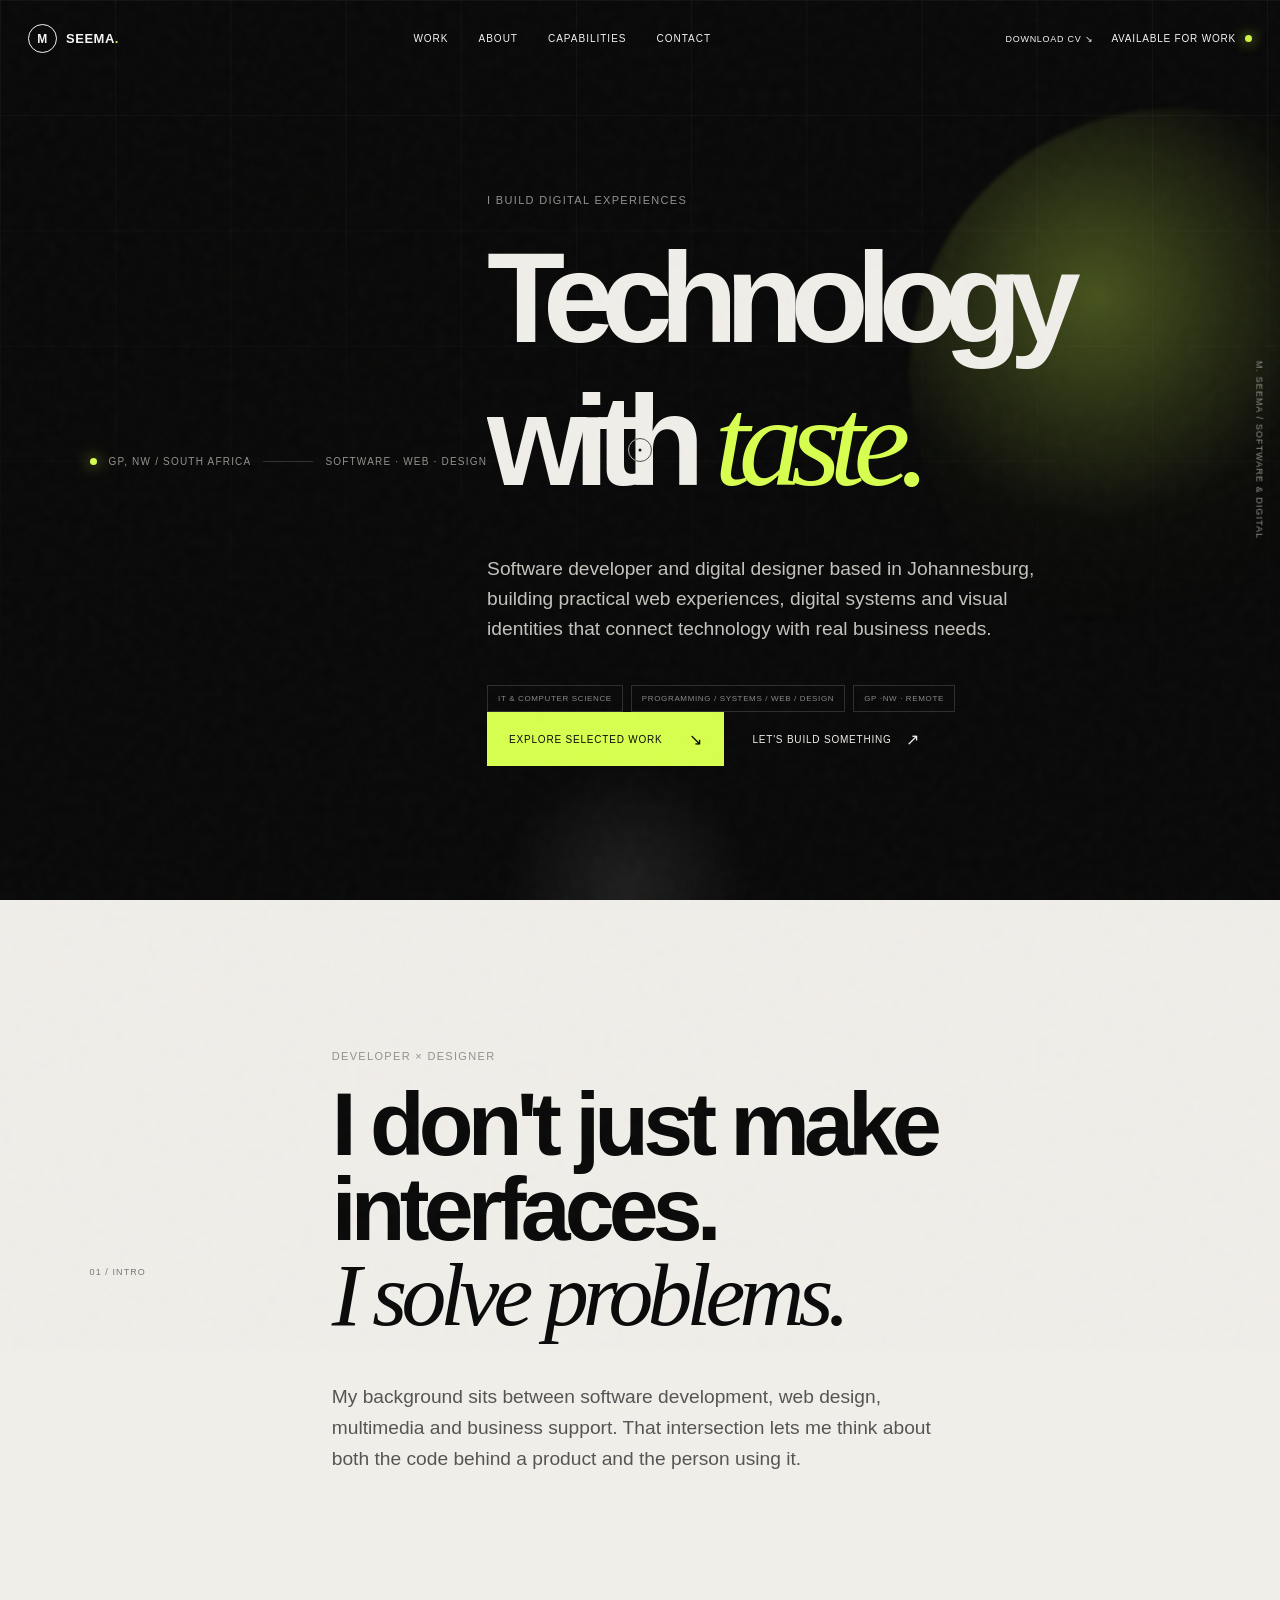
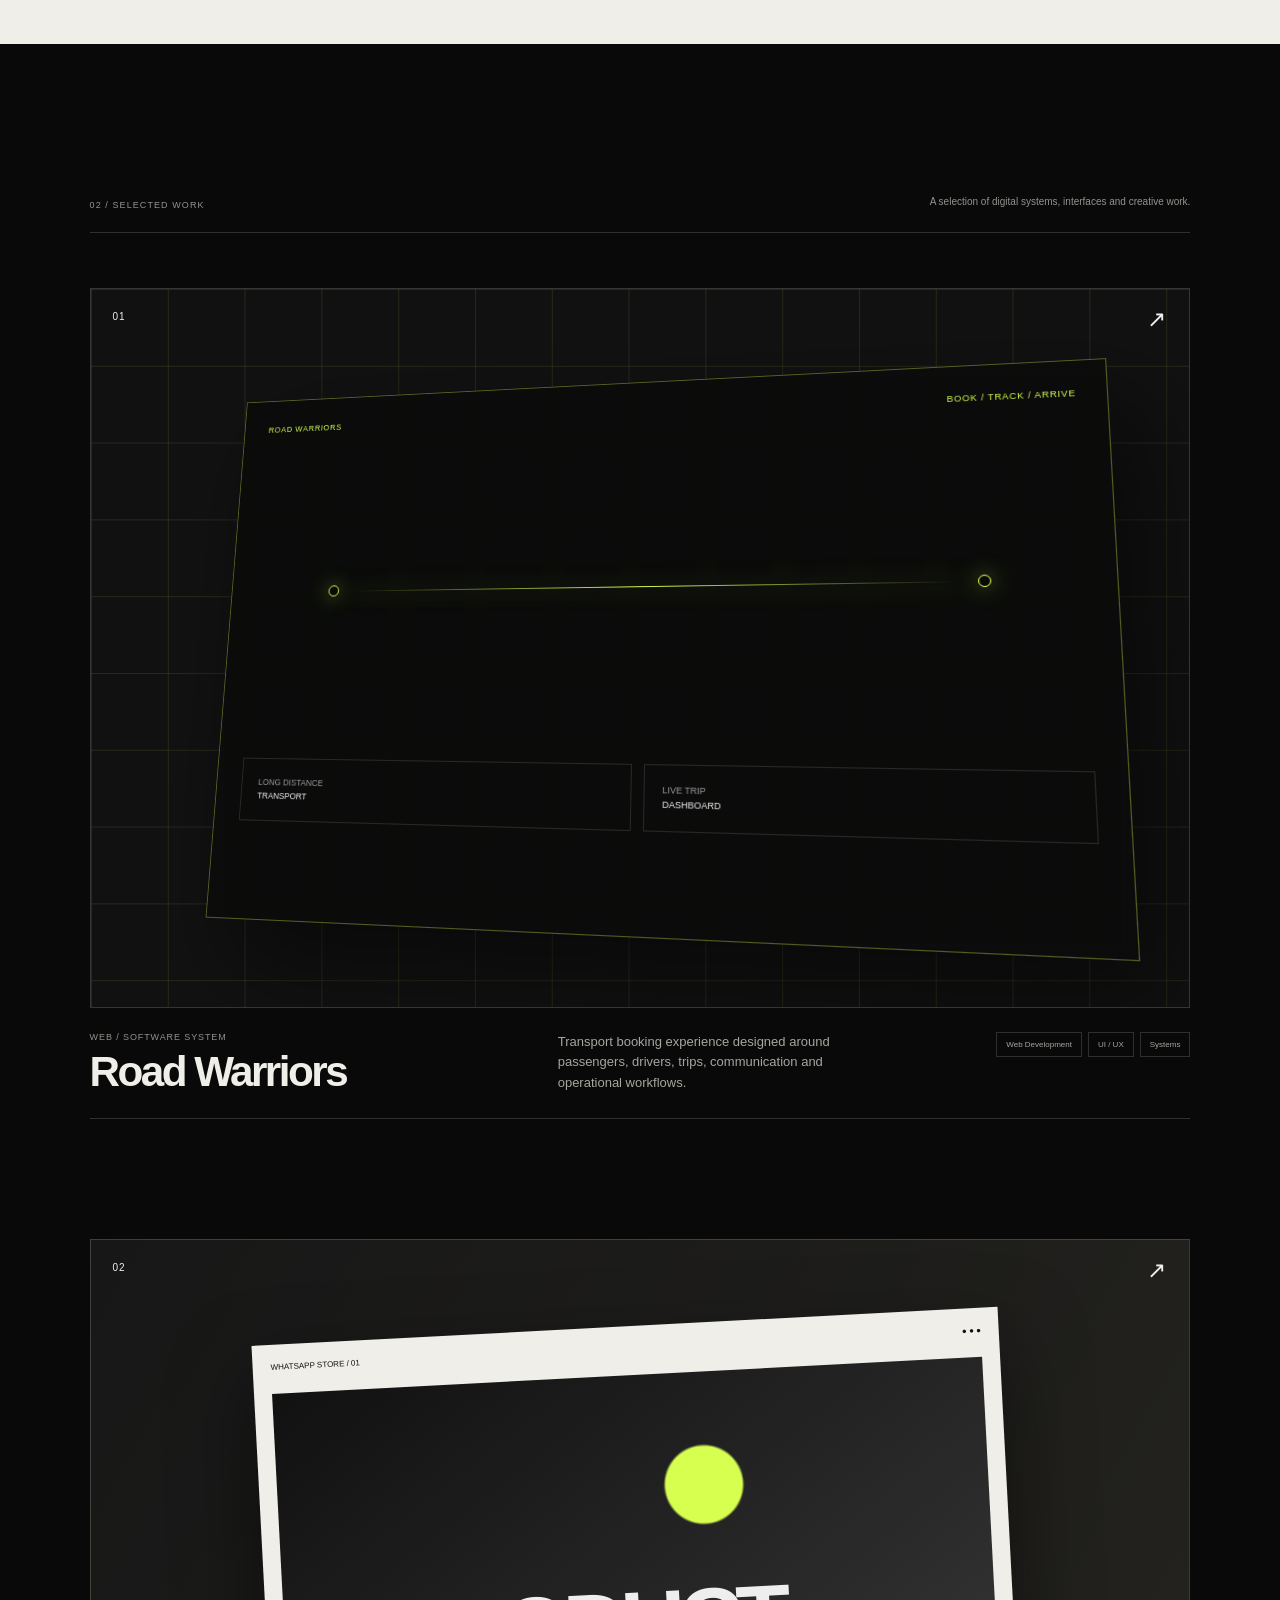
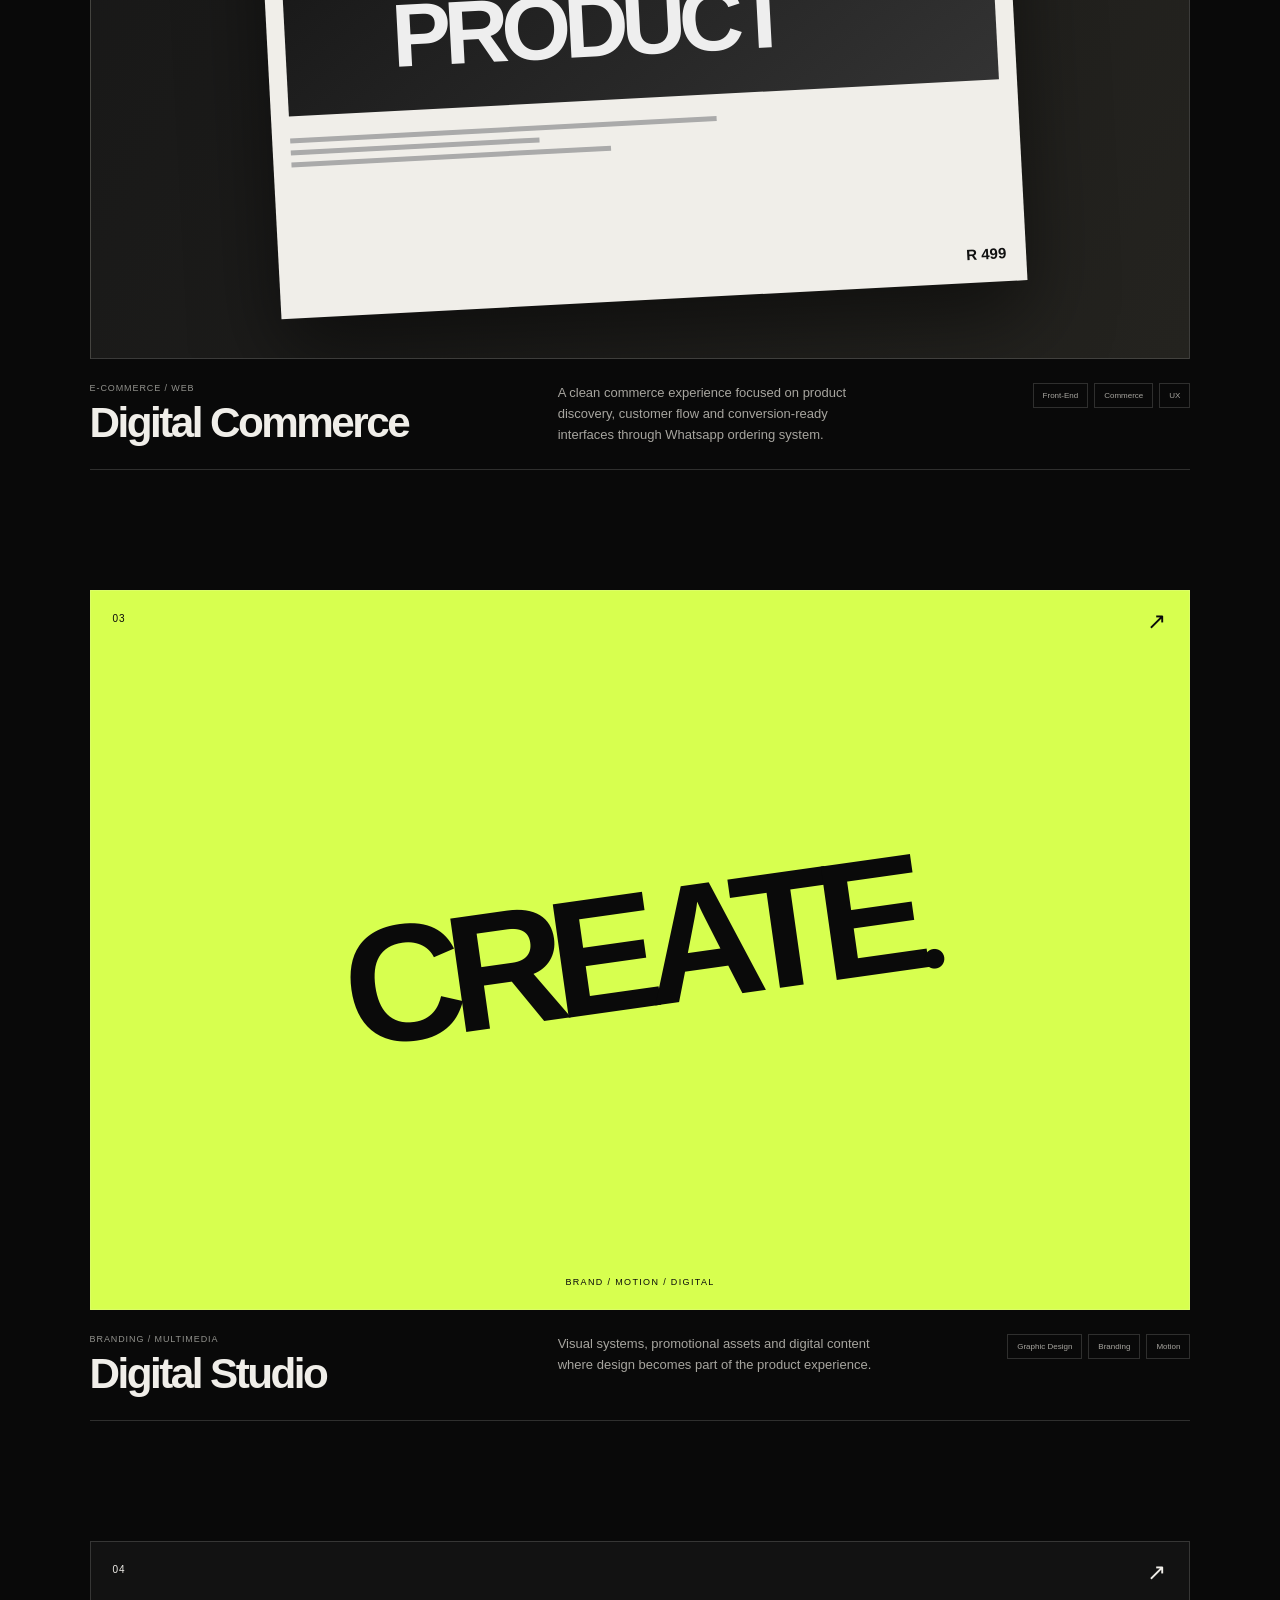
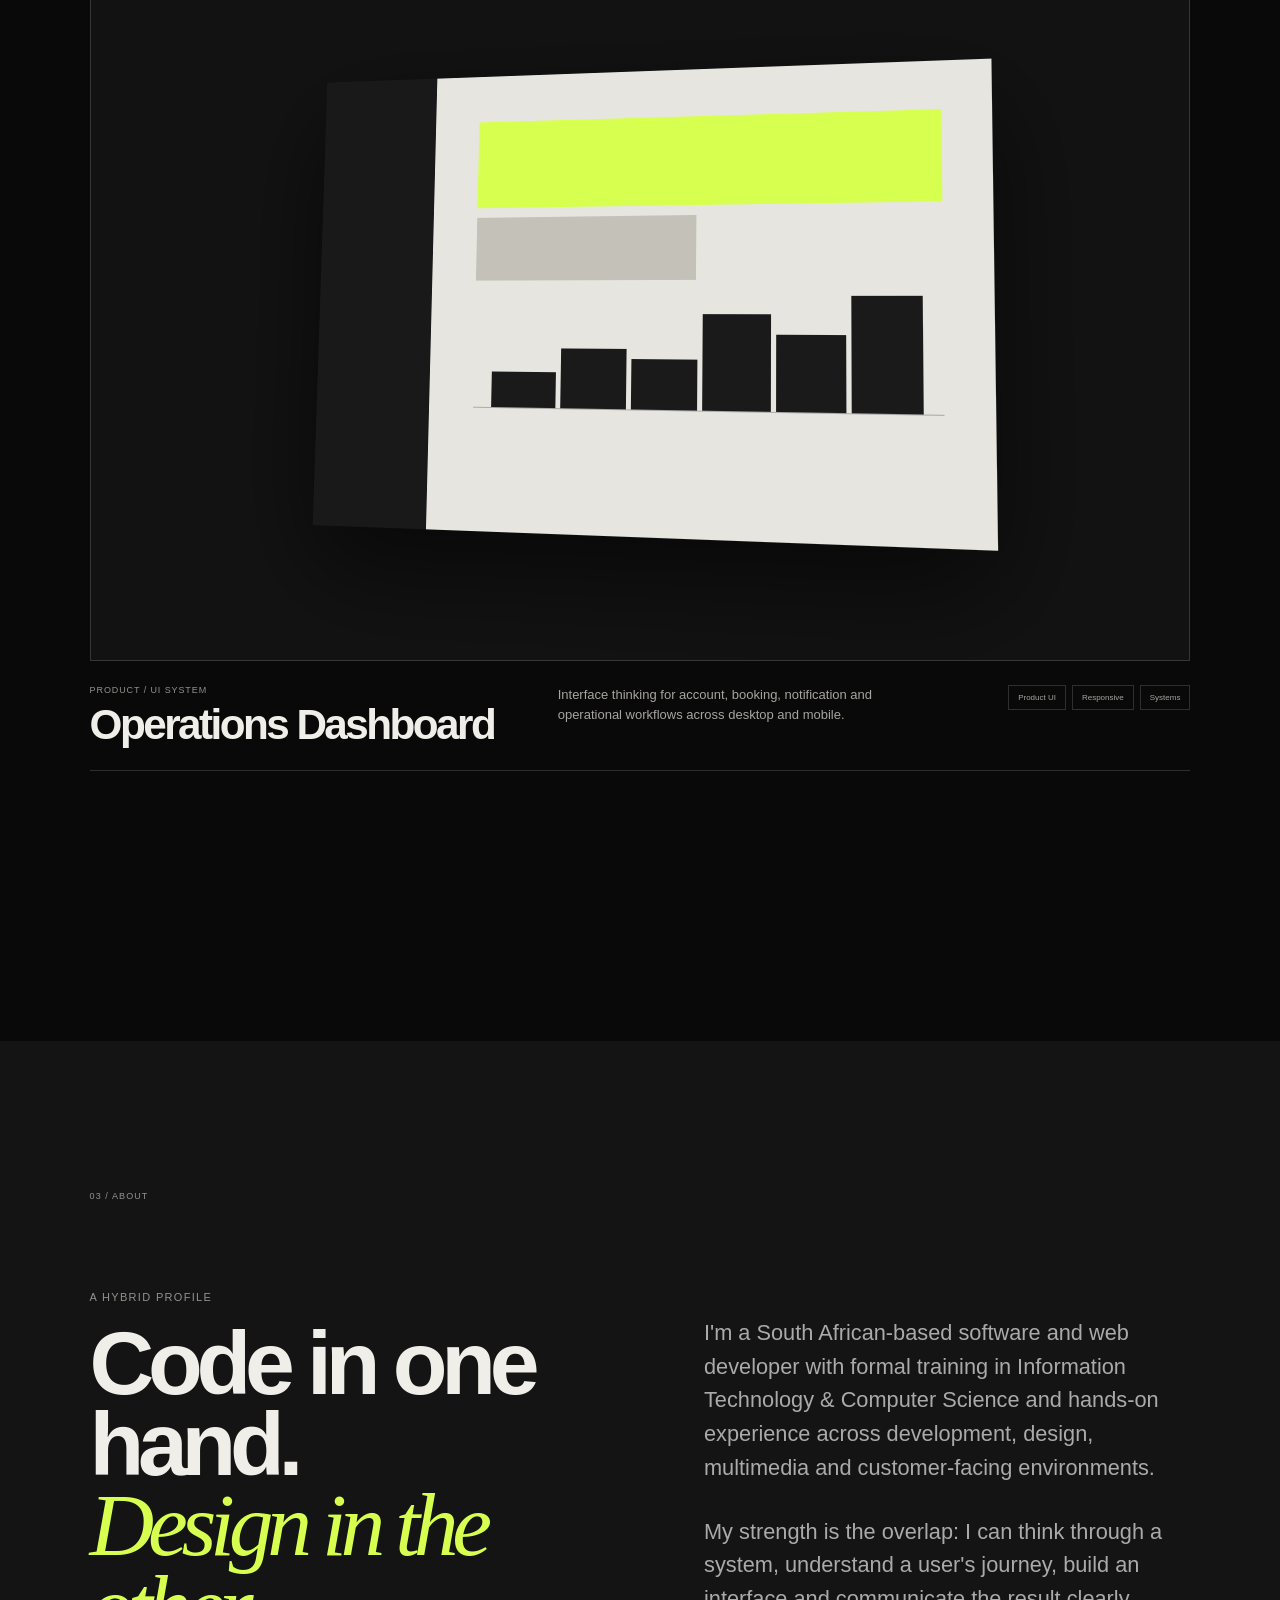
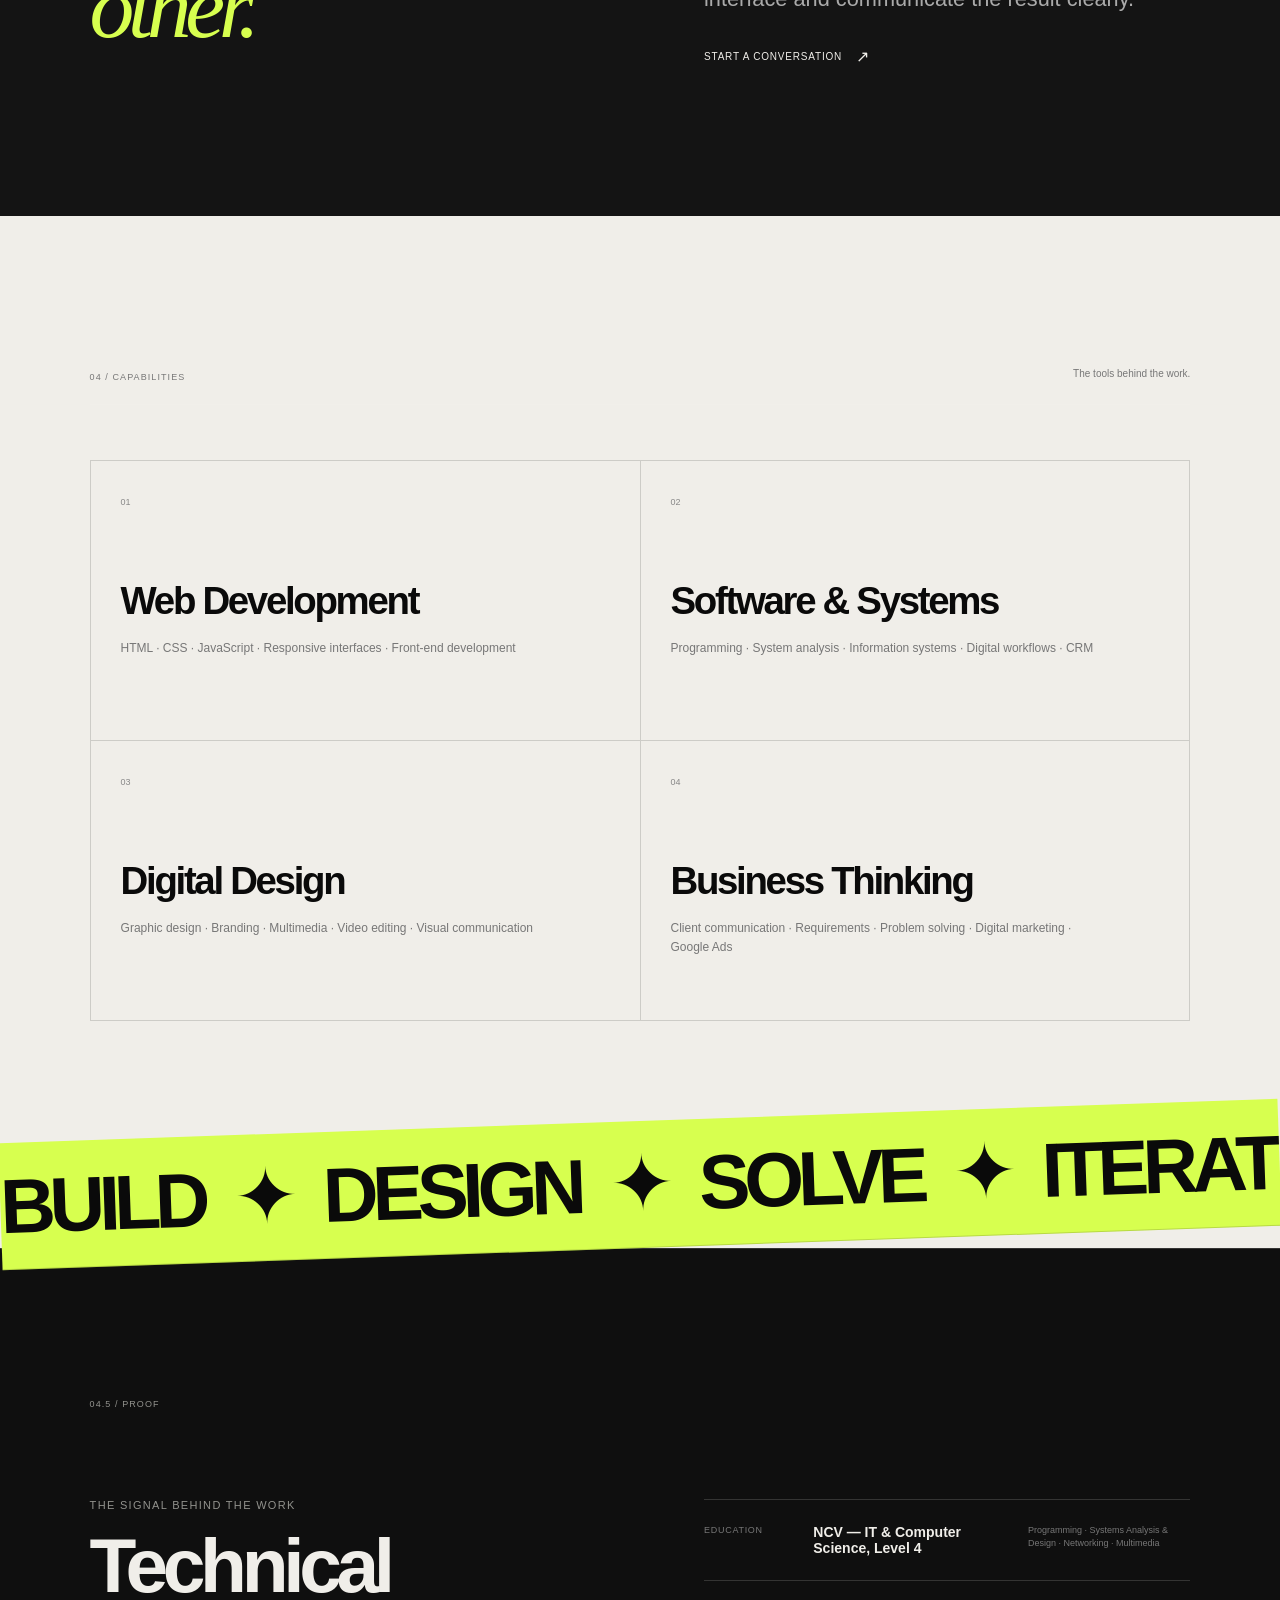
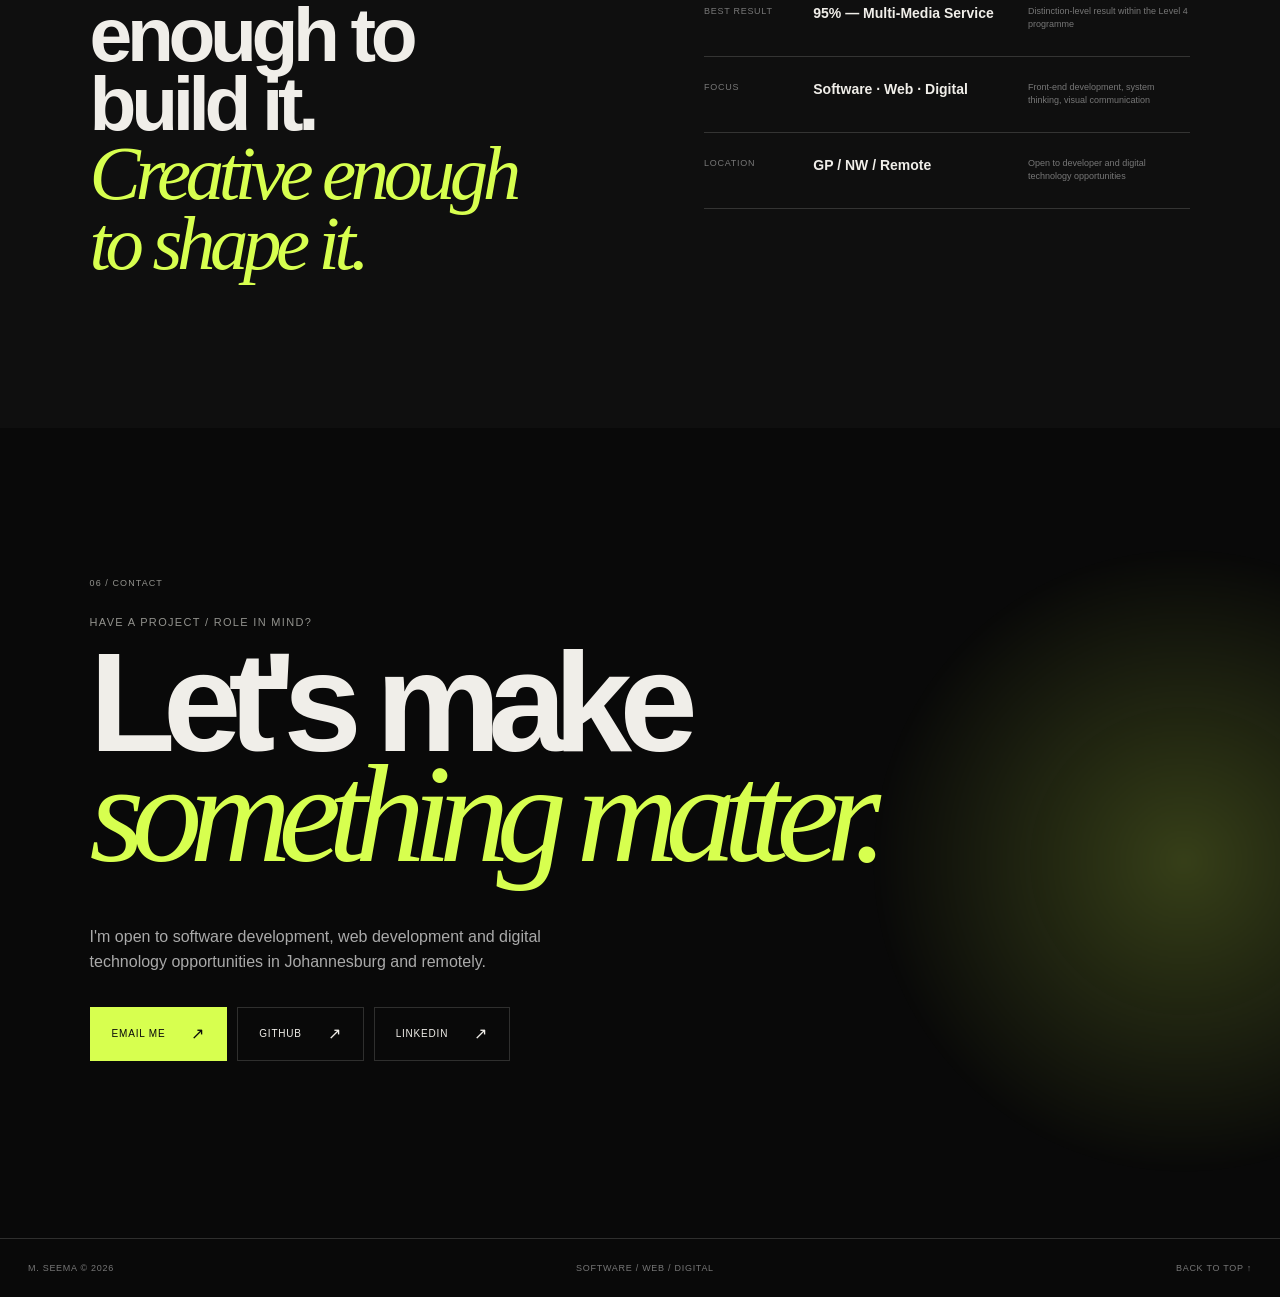
==== index.html @ a56ed956 "Add files via upload" ====
<!doctype html>
<html lang="en">
<head>
  <meta charset="utf-8">
  <meta name="viewport" content="width=device-width, initial-scale=1">
  <meta name="theme-color" content="#0a0a0a">
  <meta name="description" content="M. Seema — Software Developer, Web Developer and Digital Designer based in South Africa.">
  <title>M. Seema — Software Developer / Digital Designer</title>
  <link rel="icon" href="assets/favicon.svg" type="image/svg+xml">
  <link rel="stylesheet" href="styles.css">
</head>
<body>
  <div class="noise" aria-hidden="true"></div>
  <div class="loader" aria-hidden="true">
    <div class="loader__line"></div>
    <span>SEEMA / DIGITAL SYSTEMS</span>
    <strong>00<span id="loaderCount">0</span></strong>
  </div>

  <header class="site-header">
    <a class="brand magnetic" href="#top" aria-label="M. Seema home">
      <span class="brand__mark">M</span>
      <span class="brand__text">SEEMA<span>.</span></span>
    </a>

    <nav class="nav" aria-label="Primary navigation">
      <a href="#work">Work</a>
      <a href="#about">About</a>
      <a href="#skills">Capabilities</a>
      <a href="#contact">Contact</a>
    </nav>

    <div class="header-tools">
      <a class="cv-link magnetic" href="assets/M_Seema_CV.pdf" download>Download CV ↘</a>
      <a class="header-cta magnetic" href="#contact"><span>Available for work</span><i></i></a>
    </div>
  </header>

  <main id="top">
    <section class="hero">
      <div class="hero__grid"></div>
      <div class="hero__orb hero__orb--one"></div>
      <div class="hero__orb hero__orb--two"></div>

      <div class="hero__eyebrow reveal">
        <span class="status-dot"></span>
        GP, NW / South Africa
        <span class="eyebrow-rule"></span>
        Software · Web · Design
      </div>

      <div class="hero__content">
        <p class="hero__kicker reveal">I build digital experiences</p>
        <h1 class="hero__title" aria-label="Technology with taste.">
          <span class="line"><span>Technology</span></span>
          <span class="line line--indent"><span>with <em>taste.</em></span></span>
        </h1>
        <p class="hero__description reveal">
          Software developer and digital designer based in Johannesburg,
          building practical web experiences, digital systems and visual
          identities that connect technology with real business needs.
        </p>
        <div class="hero__proof reveal">
          <span>IT & COMPUTER SCIENCE</span>
          <span>PROGRAMMING / SYSTEMS / WEB / DESIGN</span>
          <span>GP ·NW · REMOTE</span>
        </div>

        <div class="hero__actions reveal">
          <a class="button button--solid magnetic" href="#work">Explore selected work <span>↘</span></a>
          <a class="text-link magnetic" href="#contact">Let's build something <span>↗</span></a>
        </div>
      </div>

     <!--<div class="hero__meta">
        <div>SCROLL TO EXPLORE</div>
        <div class="scroll-line"><span></span></div>
        <div>01 — 05</div>
      </div>--> 

      <div class="hero__side-label">M. SEEMA / SOFTWARE & DIGITAL</div>
    </section>

    <section class="statement section-pad">
      <div class="section-index">01 / INTRO</div>
      <div class="statement__copy">
        <p class="overline reveal">Developer × Designer</p>
        <h2 class="statement__title reveal">
          I don't just make interfaces.
          <span>I solve problems.</span>
        </h2>
        <p class="statement__body reveal">
          My background sits between software development, web design,
          multimedia and business support. That intersection lets me think
          about both the code behind a product and the person using it.
        </p>
      </div>
    </section>

    <section id="work" class="work section-pad">
      <div class="section-heading">
        <div class="section-index">02 / SELECTED WORK</div>
        <p class="section-note">A selection of digital systems, interfaces and creative work.</p>
      </div>

      <div class="project-list">
        <article class="project project--featured reveal">
          <a class="project__visual project__visual--road" href="projects/road-warriors.html" aria-label="Open Road Warriors case study">
            <div class="visual-grid"></div>
            <div class="road-ui">
              <div class="road-ui__top"><span>ROAD WARRIORS</span><span>BOOK / TRACK / ARRIVE</span></div>
              <div class="road-ui__route">
                <span class="route-node route-node--a"></span>
                <span class="route-line"></span>
                <span class="route-node route-node--b"></span>
              </div>
              <div class="road-ui__cards">
                <div>LONG DISTANCE<br><strong>TRANSPORT</strong></div>
                <div>LIVE TRIP<br><strong>DASHBOARD</strong></div>
              </div>
            </div>
            <span class="project__number">01</span>
            <span class="project__arrow">↗</span>
          </a>
          <div class="project__info">
            <div>
              <p class="project__type">WEB / SOFTWARE SYSTEM</p>
              <h3>Road Warriors</h3>
            </div>
            <p>Transport booking experience designed around passengers, drivers, trips, communication and operational workflows.</p>
            <div class="tags"><span>Web Development</span><span>UI / UX</span><span>Systems</span></div>
          </div>
        </article>

        <article class="project reveal">
          <a class="project__visual project__visual--commerce" href="projects/digital-commerce.html" aria-label="Open digital commerce case study">
            <div class="commerce-card">
              <div class="commerce-card__bar"><span>WHATSAPP STORE / 01</span><span>● ● ●</span></div>
              <div class="commerce-card__hero"></div>
              <div class="commerce-card__rows"><span></span><span></span><span></span></div>
              <div class="commerce-card__price">R 499</div>
            </div>
            <span class="project__number">02</span>
            <span class="project__arrow">↗</span>
          </a>
          <div class="project__info">
            <div><p class="project__type">E-COMMERCE / WEB</p><h3>Digital Commerce</h3></div>
            <p>A clean commerce experience focused on product discovery, customer flow and conversion-ready interfaces through Whatsapp ordering system.</p>
            <div class="tags"><span>Front-End</span><span>Commerce</span><span>UX</span></div>
          </div>
        </article>

        <article class="project reveal">
          <a class="project__visual project__visual--studio" href="projects/digital-studio.html" aria-label="Open digital studio case study">
            <div class="studio-word">CREATE<span>.</span></div>
            <div class="studio-caption">BRAND / MOTION / DIGITAL</div>
            <span class="project__number">03</span>
            <span class="project__arrow">↗</span>
          </a>
          <div class="project__info">
            <div><p class="project__type">BRANDING / MULTIMEDIA</p><h3>Digital Studio</h3></div>
            <p>Visual systems, promotional assets and digital content where design becomes part of the product experience.</p>
            <div class="tags"><span>Graphic Design</span><span>Branding</span><span>Motion</span></div>
          </div>
        </article>

        <article class="project reveal">
          <a class="project__visual project__visual--dashboard" href="projects/operations-dashboard.html" aria-label="Open operations dashboard case study">
            <div class="dash-window">
              <div class="dash-sidebar"></div>
              <div class="dash-content">
                <span class="dash-block dash-block--wide"></span>
                <span class="dash-block"></span>
                <div class="dash-chart"><i></i><i></i><i></i><i></i><i></i><i></i></div>
              </div>
            </div>
            <span class="project__number">04</span>
            <span class="project__arrow">↗</span>
          </a>
          <div class="project__info">
            <div><p class="project__type">PRODUCT / UI SYSTEM</p><h3>Operations Dashboard</h3></div>
            <p>Interface thinking for account, booking, notification and operational workflows across desktop and mobile.</p>
            <div class="tags"><span>Product UI</span><span>Responsive</span><span>Systems</span></div>
          </div>
        </article>
      </div>
    </section>

    <section id="about" class="about section-pad">
      <div class="section-index">03 / ABOUT</div>
      <div class="about__layout">
        <div class="about__headline">
          <p class="overline reveal">A hybrid profile</p>
          <h2 class="reveal">Code in one hand.<br><em>Design in the other.</em></h2>
        </div>
        <div class="about__copy">
          <p class="reveal">I'm a South African-based software and web developer with formal training in Information Technology & Computer Science and hands-on experience across development, design, multimedia and customer-facing environments.</p>
          <p class="reveal">My strength is the overlap: I can think through a system, understand a user's journey, build an interface and communicate the result clearly.</p>
          <a class="text-link magnetic reveal" href="#contact">Start a conversation <span>↗</span></a>
        </div>
      </div>
    </section>

    <section id="skills" class="capabilities section-pad">
      <div class="section-heading">
        <div class="section-index">04 / CAPABILITIES</div>
        <p class="section-note">The tools behind the work.</p>
      </div>

      <div class="capability-grid">
        <article class="capability reveal"><span>01</span><h3>Web Development</h3><p>HTML · CSS · JavaScript · Responsive interfaces · Front-end development</p></article>
        <article class="capability reveal"><span>02</span><h3>Software & Systems</h3><p>Programming · System analysis · Information systems · Digital workflows · CRM</p></article>
        <article class="capability reveal"><span>03</span><h3>Digital Design</h3><p>Graphic design · Branding · Multimedia · Video editing · Visual communication</p></article>
        <article class="capability reveal"><span>04</span><h3>Business Thinking</h3><p>Client communication · Requirements · Problem solving · Digital marketing · Google Ads</p></article>
      </div>

      <div class="marquee" aria-hidden="true">
        <div class="marquee__track">
          <span>BUILD</span><b>✦</b><span>DESIGN</span><b>✦</b><span>SOLVE</span><b>✦</b><span>ITERATE</span><b>✦</b>
          <span>BUILD</span><b>✦</b><span>DESIGN</span><b>✦</b><span>SOLVE</span><b>✦</b><span>ITERATE</span><b>✦</b>
        </div>
      </div>
    </section>

    <section class="proof section-pad">
      <div class="section-index">04.5 / PROOF</div>
      <div class="proof__grid">
        <div class="proof__intro">
          <p class="overline reveal">The signal behind the work</p>
          <h2 class="reveal">Technical enough to build it.<br><em>Creative enough to shape it.</em></h2>
        </div>
        <div class="proof__items">
          <div class="proof-item reveal"><span>EDUCATION</span><strong>NCV — IT & Computer Science, Level 4</strong><small>Programming · Systems Analysis & Design · Networking · Multimedia</small></div>
          <div class="proof-item reveal"><span>BEST RESULT</span><strong>95% — Multi-Media Service</strong><small>Distinction-level result within the Level 4 programme</small></div>
          <div class="proof-item reveal"><span>FOCUS</span><strong>Software · Web · Digital</strong><small>Front-end development, system thinking, visual communication</small></div>
          <div class="proof-item reveal"><span>LOCATION</span><strong>GP / NW / Remote</strong><small>Open to developer and digital technology opportunities</small></div>
        </div>
      </div>
    </section>

    <section id="contact" class="contact section-pad">
      <div class="contact__orb"></div>
      <div class="section-index">06 / CONTACT</div>
      <div class="contact__inner">
        <p class="overline reveal">Have a project / role in mind?</p>
        <h2 class="contact__title reveal">Let's make<br><em>something matter.</em></h2>
        <p class="contact__body reveal">I'm open to software development, web development and digital technology opportunities in Johannesburg and remotely.</p>
        <div class="contact__actions reveal">
          <a class="button button--solid magnetic" href="mailto:maipeloseema91@gmail.com">Email me <span>↗</span></a>
          <a class="button button--outline magnetic" href="https://github.com/MapsMedia" target="_blank" rel="noopener">GitHub <span>↗</span></a>
          <a class="button button--outline magnetic" href="https://linkedin.com/in/maipelo-seema-5141a9199" target="_blank" rel="noopener">LinkedIn <span>↗</span></a>
        </div>
      </div>
    </section>
  </main>

  <footer class="site-footer">
    <div>M. SEEMA © <span id="year"></span></div>
    <div>SOFTWARE / WEB / DIGITAL</div>
    <a href="#top" class="magnetic">BACK TO TOP ↑</a>
  </footer>

  <div class="cursor" aria-hidden="true"><span></span></div>
  <script src="script.js"></script>
</body>
</html>
---- styles.css ----
@import url('https://fonts.googleapis.com/css2?family=DM+Mono:wght@300;400;500&family=Manrope:wght@400;500;600;700;800&display=swap');

:root{
  --bg:#090909;
  --paper:#f0eee9;
  --ink:#0a0a0a;
  --muted:#92928d;
  --line:rgba(240,238,233,.16);
  --line-dark:rgba(10,10,10,.15);
  --acid:#d7ff4f;
  --serif:Georgia,'Times New Roman',sans-serif;
  --sans:'Poppins',Arial,sans-serif;
  --mono:'Poppins', sans-serif;
}
*{
  box-sizing:border-box
}
html{
  scroll-behavior:smooth
}
body{
  margin:0;background:var(--bg);color:var(--paper);font-family:var(--sans);overflow-x:hidden
}
body.is-loading{
  overflow:hidden
}
a{
  color:inherit;text-decoration:none
}
button,input{
  font:inherit
}
::selection{
  background:var(--acid);color:var(--ink)
}
.noise{
  position:fixed;inset:-50%;z-index:100;pointer-events:none;opacity:.035;background-image:url("data:image/svg+xml,%3Csvg viewBox='0 0 180 180' xmlns='http://www.w3.org/2000/svg'%3E%3Cfilter id='n'%3E%3CfeTurbulence type='fractalNoise' baseFrequency='.9' numOctaves='4' stitchTiles='stitch'/%3E%3C/filter%3E%3Crect width='100%25' height='100%25' filter='url(%23n)' opacity='.8'/%3E%3C/svg%3E");animation:noise .2s steps(2) infinite
}
@keyframes noise{
  0%{transform:translate(0,0)}25%{transform:translate(2%,-1%)}50%{transform:translate(-1%,2%)}75%{transform:translate(1%,1%)}100%{transform:translate(-2%,-2%)}}
.loader{
  position:fixed;inset:0;background:var(--bg);z-index:999;display:flex;align-items:flex-end;justify-content:space-between;padding:28px;transition:transform 1s cubic-bezier(.76,0,.24,1)}
.loader.is-done{
  transform:translateY(-100%)
}
.loader span{
  font:11px var(--mono);letter-spacing:.08em;color:var(--muted)
}
.loader strong{
  font:700 clamp(70px,14vw,220px)/.8 var(--sans);letter-spacing:-.09em
}
.loader__line{
  position:absolute;left:28px;right:28px;bottom:22px;height:1px;background:var(--line);transform-origin:left;animation:loaderLine 1.6s cubic-bezier(.76,0,.24,1) forwards
}
@keyframes loaderLine{
  from{transform:scaleX(0)}to{transform:scaleX(1)}
}
.site-header{
  position:fixed;top:0;left:0;right:0;z-index:80;display:flex;align-items:center;justify-content:space-between;padding:24px 28px;mix-blend-mode:difference;color:#fff
}
.brand{
  display:flex;align-items:center;gap:9px;font:600 13px var(--mono);letter-spacing:.04em
}
.brand__mark{
  display:grid;place-items:center;width:29px;height:29px;border:1px solid currentColor;border-radius:50%;font-size:12px
}
.brand__text span{
  color:var(--acid)
}
.nav{
  display:flex;gap:30px;font:10px var(--mono);letter-spacing:.1em;text-transform:uppercase
}
.nav a{
  position:relative
}
.nav a:after{
  content:"";position:absolute;left:0;bottom:-6px;width:100%;height:1px;background:currentColor;transform:scaleX(0);transform-origin:right;transition:transform .4s
}
.nav a:hover:after{
  transform:scaleX(1);transform-origin:left
}
.header-cta{
  font:10px var(--mono);text-transform:uppercase;letter-spacing:.08em;display:flex;align-items:center;gap:9px
}
.header-cta i{
  width:7px;height:7px;background:var(--acid);border-radius:50%;box-shadow:0 0 14px var(--acid)
}
.hero{
  min-height:100svh;position:relative;overflow:hidden;display:flex;align-items:center;padding:140px 7vw 80px
}
.hero__grid{
  position:absolute;inset:0;background-image:linear-gradient(var(--line) 1px,transparent 1px),linear-gradient(90deg,var(--line) 1px,transparent 1px);background-size:9vw 9vw;opacity:.28;mask-image:linear-gradient(to bottom,black,transparent 90%)
}
.hero__orb{
  position:absolute;border-radius:50%;filter:blur(2px);pointer-events:none
}
.hero__orb--one{
  width:42vw;height:42vw;right:-13vw;top:12vh;background:radial-gradient(circle at 35% 35%,rgba(215,255,79,.3),rgba(215,255,79,.02) 45%,transparent 68%);animation:float 8s ease-in-out infinite
}
.hero__orb--two{
  width:22vw;height:22vw;left:38vw;bottom:-10vw;background:radial-gradient(circle,rgba(255,255,255,.09),transparent 65%);animation:float 11s ease-in-out infinite reverse
}
@keyframes float{
  50%{transform:translate3d(0,-20px,0) scale(1.04)}
}
.hero__content{
  position:relative;z-index:2;max-width:1200px
}
.hero__eyebrow{
  display:flex;align-items:center;gap:12px;font:10px var(--mono);letter-spacing:.12em;text-transform:uppercase;color:var(--muted);margin-bottom:38px
}
.status-dot{
  width:7px;height:7px;border-radius:50%;background:var(--acid);box-shadow:0 0 16px var(--acid)
}
.eyebrow-rule{
  width:50px;height:1px;background:var(--line)
}
.hero__kicker,.overline{
  font:11px var(--mono);letter-spacing:.12em;text-transform:uppercase;color:var(--muted);margin:0 0 20px
}
.hero__title{
  font-size:clamp(70px,10vw,180px);
  line-height:1.12;
  letter-spacing:-.1em;margin:0;
  max-width:1050px;
  font-weight:700
}
.hero__title .line{
  display:block;
  overflow:hidden
}
.hero__title .line>span{
  display:block;
  transform:translateY(115%);
  animation:heroIn 1.2s .2s cubic-bezier(.16,1,.3,1) forwards
}
.hero__title .line:nth-child(2)>span{
  animation-delay:.32s
}
@keyframes heroIn{
  to{transform:translateY(0)
  }
}
.hero__title em{
  font-family:var(--serif);
  font-weight:400;
  letter-spacing:-.09em;
  color:var(--acid)
}
.hero__description{
  font-size:clamp(15px,1.5vw,21px);
  line-height:1.55;
  max-width:600px;
  margin:40px 0 34px;
  color:#c5c3bd
}
.hero__actions{
  display:flex;align-items:center;gap:28px
}
.button{
  display:inline-flex;align-items:center;justify-content:center;gap:26px;min-height:54px;padding:0 21px;border:1px solid var(--line);font:10px var(--mono);text-transform:uppercase;letter-spacing:.08em;transition:transform .35s,background .35s,color .35s,border-color .35s
}
.button span,.text-link span{
  font-size:16px
}
.button--solid{
  background:var(--acid);color:var(--ink);border-color:var(--acid)
}
.button--solid:hover{
  background:#fff;border-color:#fff
}
.button--outline:hover{
  background:var(--paper);color:var(--ink);border-color:var(--paper)
}
.text-link{
  font:10px var(--mono);text-transform:uppercase;letter-spacing:.08em;display:inline-flex;gap:14px;align-items:center
}
.hero__meta{
  position:absolute;left:7vw;right:7vw;bottom:28px;display:flex;align-items:center;gap:18px;font:9px var(--mono);color:var(--muted);letter-spacing:.1em
}
.scroll-line{
  height:1px;flex:0 1 120px;background:var(--line);overflow:hidden
}
.scroll-line span{
  display:block;height:100%;background:var(--acid);width:35%;animation:scrollLine 2s ease-in-out infinite}
@keyframes scrollLine{50%{transform:translateX(185%)}
}
.hero__side-label{
  position:absolute;right:26px;bottom:50%;transform:rotate(90deg) translateX(50%);transform-origin:right bottom;font:9px var(--mono);letter-spacing:.12em;color:var(--muted)
}
.section-pad{
  padding:150px 7vw
}
.section-index{
  font:9px var(--mono);letter-spacing:.12em;color:var(--muted);text-transform:uppercase
}
.statement{
  display:grid;grid-template-columns:22% 1fr;background:var(--paper);color:var(--ink);min-height:75vh;align-items:center
}
.statement .section-index{
  color:#777
}
.statement__copy{
  max-width:960px
}
.statement__title{
  font-size:clamp(45px,7vw,100px);line-height:.95;letter-spacing:-.065em;margin:0 0 45px;font-weight:600
}
.statement__title span{
  display:block;font-family:var(--serif);font-weight:400;font-style:italic
}
.statement__body{
  font-size:clamp(16px,1.5vw,21px);line-height:1.6;max-width:620px;color:#555
}
.section-heading{
  display:flex;justify-content:space-between;align-items:flex-end;border-bottom:1px solid var(--line);padding-bottom:22px;margin-bottom:55px
}
.section-note{
  font:10px var(--mono);color:var(--muted);max-width:310px;line-height:1.6;text-align:right;margin:0}
.project{margin-bottom:120px
}
.project__visual{
  display:block;position:relative;overflow:hidden;height:min(65vw,720px);border:1px solid var(--line);background:#111;isolation:isolate
}
.project__visual:after{
  content:"";position:absolute;inset:0;background:linear-gradient(135deg,transparent 40%,rgba(255,255,255,.08),transparent 60%);transform:translateX(-100%);transition:transform 1s
}
.project__visual:hover:after{
  transform:translateX(100%)
}
.project__number,.project__arrow{
  position:absolute;z-index:4;font:10px var(--mono);letter-spacing:.08em
}
.project__number{
  top:22px;left:22px
}
.project__arrow{
  right:22px;top:17px;font-size:23px;transition:transform .4s
}
.project__visual:hover .project__arrow{
  transform:translate(5px,-5px)
}
.visual-grid{
  position:absolute;inset:0;background-image:linear-gradient(rgba(215,255,79,.1) 1px,transparent 1px),linear-gradient(90deg,rgba(215,255,79,.1) 1px,transparent 1px);background-size:6vw 6vw
}
.road-ui{
  position:absolute;inset:11% 9%;border:1px solid rgba(215,255,79,.35);background:rgba(5,7,4,.55);backdrop-filter:blur(8px);padding:28px;transform:perspective(900px) rotateX(8deg) rotateY(-9deg) rotateZ(1deg);box-shadow:30px 40px 100px rgba(0,0,0,.55);transition:transform .8s cubic-bezier(.16,1,.3,1)
}
.project__visual--road:hover .road-ui{
  transform:perspective(900px) rotateX(2deg) rotateY(-2deg) rotateZ(0) translateY(-10px)
}
.road-ui__top{
  display:flex;justify-content:space-between;font:9px var(--mono);color:var(--acid);letter-spacing:.08em
}
.road-ui__route{
  height:55%;position:relative;margin:40px 0
}
.route-line{
  position:absolute;left:13%;right:13%;top:50%;height:1px;background:linear-gradient(90deg,transparent,var(--acid),transparent);box-shadow:0 0 22px rgba(215,255,79,.6)
}
.route-node{
  position:absolute;top:calc(50% - 6px);width:12px;height:12px;border:1px solid var(--acid);border-radius:50%;background:#090909;box-shadow:0 0 20px rgba(215,255,79,.5)
}
.route-node--a{
  left:10%}.route-node--b{right:10%
  }
.road-ui__cards{
  display:grid;grid-template-columns:1fr 1fr;gap:12px
}
.road-ui__cards div{
  border:1px solid rgba(255,255,255,.12);padding:18px;font:9px/1.5 var(--mono);color:#999
}
.road-ui__cards strong{
  color:#eee;font-weight:400
}

.project__info{
  display:grid;grid-template-columns:1.3fr 1fr .8fr;gap:40px;padding:24px 0;border-bottom:1px solid var(--line)
}
.project__type{
  font:9px var(--mono);color:var(--muted);letter-spacing:.1em;margin:0 0 9px
}
.project h3{
  font-size:clamp(28px,3.3vw,52px);line-height:1;letter-spacing:-.06em;margin:0
}
.project__info>p{
  font-size:13px;line-height:1.6;color:#a7a59f;margin:0
}
.tags{
  display:flex;flex-wrap:wrap;align-content:flex-start;justify-content:flex-end;gap:6px
}
.tags span{
  border:1px solid var(--line);padding:7px 9px;font:8px var(--mono);color:#a7a59f
}
.project__visual--commerce{
  background:linear-gradient(120deg,#171717,#24231f)
}
.commerce-card{
  position:absolute;left:16%;right:16%;top:12%;bottom:8%;background:#f0eee9;color:#111;padding:18px;box-shadow:0 35px 80px rgba(0,0,0,.5);transform:rotate(-3deg);transition:transform .8s cubic-bezier(.16,1,.3,1)
}
.project__visual--commerce:hover .commerce-card{
  transform:rotate(0) translateY(-8px)
}
.commerce-card__bar{
  display:flex;justify-content:space-between;font:8px var(--mono)
}
.commerce-card__hero{
  height:60%;margin:22px 0;background:radial-gradient(circle at 60% 35%,#d7ff4f 0 8%,transparent 8.5%),linear-gradient(145deg,#111,#333);position:relative
}
.commerce-card__hero:after{
  content:"PRODUCT";position:absolute;left:15%;bottom:12%;font:700 clamp(40px,7vw,110px)/.8 var(--sans);letter-spacing:-.08em;color:#eee
}
.commerce-card__rows{
  display:grid;gap:7px
}
.commerce-card__rows span{
  height:5px;background:#aaa;display:block
}
.commerce-card__rows span:first-child{
  width:60%
}
  .commerce-card__rows span:nth-child(2){
    width:35%}
    .commerce-card__rows span:last-child{width:45%
    }
.commerce-card__price{
  position:absolute;right:20px;bottom:20px;font:700 15px var(--mono)
}
.project__visual--studio{
  background:var(--acid);color:var(--ink);display:grid;place-items:center
}
.studio-word{
  font-size:clamp(70px,13vw,190px);font-weight:800;letter-spacing:-.1em;transform:rotate(-8deg);transition:transform .8s cubic-bezier(.16,1,.3,1)
}
.studio-word span{
  font-family:var(--serif);font-style:italic;font-weight:400
}
.project__visual--studio:hover .studio-word{
  transform:rotate(0) scale(1.03)
}
.studio-caption{
  position:absolute;bottom:22px;left:50%;transform:translateX(-50%);font:9px var(--mono);letter-spacing:.15em
}
.project__visual--dashboard{
  background:#121212;display:grid;place-items:center
}
.dash-window{
  width:62%;height:65%;background:#e7e5df;color:#111;display:flex;box-shadow:0 40px 100px rgba(0,0,0,.6);transform:perspective(1000px) rotateY(-9deg) rotateX(4deg);transition:transform .8s cubic-bezier(.16,1,.3,1)
}
.project__visual--dashboard:hover .dash-window{
  transform:perspective(1000px) rotateY(0) rotateX(0) translateY(-8px)
}
.dash-sidebar{
  width:18%;background:#191919
}
.dash-content{
  flex:1;padding:7%;display:grid;grid-template-columns:1fr 1fr;gap:10px;align-content:start
}
.dash-block{
  height:65px;background:#c4c1b9}.dash-block--wide{grid-column:1/-1;height:90px;background:#d7ff4f
  }
.dash-chart{
  grid-column:1/-1;height:120px;border-bottom:1px solid #aaa;display:flex;align-items:flex-end;gap:5px;padding:0 4%
}
.dash-chart i{
  display:block;flex:1;background:#1a1a1a;height:30%
}
.dash-chart i:nth-child(2){
  height:50%}.dash-chart i:nth-child(3){height:42%
  }
  .dash-chart i:nth-child(4){
    height:80%}
    .dash-chart i:nth-child(5){
      height:63%
    }
    .dash-chart i:nth-child(6){
      height:95%
    }
.about{
  background:#141414
}
.about__layout{
  display:grid;grid-template-columns:1fr 1fr;gap:10vw;margin-top:90px
}
.about__headline h2{
  font-size:clamp(48px,7vw,105px);line-height:.9;letter-spacing:-.07em;margin:0
}
.about__headline em{
  font-family:var(--serif);font-weight:400;color:var(--acid)
}
.about__copy{
  padding-top:25px;max-width:560px
}
.about__copy p{
  font-size:clamp(16px,1.7vw,23px);line-height:1.55;color:#aaa;margin:0 0 30px
}
.capabilities{
  background:var(--paper);color:var(--ink)
}
.capabilities .section-index,.capabilities .section-note{
  color:#777
}
.capability-grid{
  display:grid;grid-template-columns:repeat(2,1fr);border-top:1px solid var(--line-dark);border-left:1px solid var(--line-dark)
}
.capability{
  min-height:280px;padding:30px;border-right:1px solid var(--line-dark);border-bottom:1px solid var(--line-dark);position:relative;transition:background .4s,color .4s
}
.capability:hover{
  background:var(--ink);color:var(--paper)
}
.capability span{
  font:9px var(--mono);color:#888
}
.capability h3{
  font-size:clamp(28px,3vw,46px);letter-spacing:-.06em;margin:70px 0 16px
}
.capability p{
  font:12px/1.6 var(--mono);max-width:430px;color:#777;margin:0
}
.capability:hover p{
  color:#aaa
}
.marquee{
  overflow:hidden;border-bottom:1px solid var(--line-dark);margin:100px -7vw -150px;transform:rotate(-2deg);background:var(--acid);color:var(--ink)
}
.marquee__track{
  display:flex;width:max-content;align-items:center;gap:30px;padding:18px 0;font-size:clamp(40px,6vw,90px);font-weight:800;letter-spacing:-.08em;animation:marquee 18s linear infinite
}
.marquee b{
  font-family:var(--serif);font-weight:400
}
@keyframes marquee{
  to{transform:translateX(-50%)}
}
.contact{
  min-height:90vh;position:relative;overflow:hidden;display:flex;flex-direction:column
}
.contact__inner{
  position:relative;z-index:2;margin:auto 0;max-width:1000px
}
.contact__orb{
  position:absolute;width:55vw;height:55vw;right:-20vw;top:10%;border-radius:50%;background:radial-gradient(circle,rgba(215,255,79,.22),transparent 63%);filter:blur(3px)
}
.contact__title{
  font-size:clamp(65px,11vw,160px);line-height:.78;letter-spacing:-.09em;margin:0 0 55px
}
.contact__title em{
  font-family:var(--serif);font-weight:400;color:var(--acid)
}
.contact__body{
  max-width:530px;font-size:16px;line-height:1.6;color:#aaa
}
.contact__actions{
  display:flex;gap:10px;flex-wrap:wrap;margin-top:32px
}
.site-footer{
  display:flex;justify-content:space-between;gap:20px;padding:24px 28px;border-top:1px solid var(--line);font:9px var(--mono);letter-spacing:.08em;color:#777
}
.site-footer a:hover{
  color:var(--acid)
}
.cursor{
  position:fixed;z-index:200;width:24px;height:24px;border:1px solid rgba(255,255,255,.7);border-radius:50%;pointer-events:none;transform:translate(-50%,-50%);transition:width .3s,height .3s,background .3s,mix-blend-mode .3s;mix-blend-mode:difference
}
.cursor span{
  display:block;width:3px;height:3px;background:#fff;border-radius:50%;position:absolute;left:50%;top:50%;transform:translate(-50%,-50%)
}
.cursor.is-hover{
  width:70px;height:70px;background:#fff;mix-blend-mode:difference
}
.reveal{
  opacity:0;transform:translateY(35px);transition:opacity .9s cubic-bezier(.16,1,.3,1),transform .9s cubic-bezier(.16,1,.3,1)
}
.reveal.is-visible{
  opacity:1;transform:translateY(0)
}
@media (max-width:900px){
  .nav{display:none}
  .header-cta span{display:none}
  .hero{padding:130px 6vw 90px}
  .hero__meta{left:6vw;right:6vw}
  .hero__side-label{display:none}
  .section-pad{padding:100px 6vw}
  .statement{display:block}
  .statement .section-index{margin-bottom:80px}
  .project__info{grid-template-columns:1fr;gap:18px}
  .tags{justify-content:flex-start}
  .about__layout{grid-template-columns:1fr;gap:50px}
  .capability-grid{grid-template-columns:1fr}
  .marquee{margin-left:-6vw;margin-right:-6vw;margin-bottom:-100px}
}
@media (max-width:600px){
  .site-header{padding:18px}
  .hero{padding:120px 18px 80px}
  .hero__eyebrow{font-size:8px;flex-wrap:wrap}
  .hero__title{font-size:clamp(58px,17vw,100px)}
  .hero__description{font-size:15px;margin-top:35px}
  .hero__actions{align-items:flex-start;flex-direction:column;gap:20px}
  .hero__meta{left:18px;right:18px}
  .hero__meta div:first-child{display:none}
  .section-pad{padding:80px 18px}
  .section-heading{align-items:flex-start;gap:20px;flex-direction:column}
  .section-note{text-align:left}
  .statement__title{font-size:48px}
  .project{margin-bottom:75px}
  .project__visual{height:115vw}
  .road-ui{inset:12% 7%;padding:18px}
  .road-ui__route{height:45%}
  .commerce-card{left:8%;right:8%;top:13%;bottom:10%}
  .dash-window{width:82%;height:58%}
  .capability{min-height:230px;padding:22px}
  .capability h3{margin-top:50px}
  .contact__title{font-size:18vw}
  .site-footer{padding:20px 18px;flex-wrap:wrap}
  .site-footer div:nth-child(2){display:none}
  .cursor{display:none}
}
@media (prefers-reduced-motion:reduce){
  *,*:before,*:after{scroll-behavior:auto!important;animation-duration:.001ms!important;animation-iteration-count:1!important;transition-duration:.001ms!important}
}

.header-tools{
  display:flex;align-items:center;gap:18px
}
.cv-link{
  font:9px var(--mono);letter-spacing:.08em;text-transform:uppercase;color:#fff
}
.cv-link:hover{
  color:var(--acid)
}
.hero__proof{
  display:flex;flex-wrap:wrap;gap:8px;margin-top:42px
}
.hero__proof span{
  border:1px solid var(--line);padding:8px 10px;font:8px var(--mono);letter-spacing:.08em;color:#888
}
.proof{
  background:#0f0f0f;border-top:1px solid var(--line)
}
.proof__grid{
  display:grid;grid-template-columns:1fr 1fr;gap:10vw;margin-top:90px
}
.proof__intro h2{
  font-size:clamp(48px,6vw,90px);line-height:.9;letter-spacing:-.07em;margin:0
}
.proof__intro em{
  font-family:var(--serif);font-weight:400;color:var(--acid)
}
.proof__items{
  border-top:1px solid var(--line)
}
.proof-item{
  display:grid;grid-template-columns:.55fr 1.2fr 1fr;gap:20px;padding:24px 0;border-bottom:1px solid var(--line)
}
.proof-item span,.proof-item small{
  font:9px/1.5 var(--mono);color:#777;text-transform:uppercase;letter-spacing:.08em
}
.proof-item strong{
  font-size:14px;font-weight:600
}
.proof-item small{
  text-transform:none;letter-spacing:0
}
.case-page{
  background:var(--bg);min-height:100vh
}
.case-hero{
  min-height:80vh;padding:170px 7vw 90px;display:flex;flex-direction:column;justify-content:flex-end;border-bottom:1px solid var(--line)
}
.case-hero h1{
  font-size:clamp(70px,12vw,180px);line-height:.78;letter-spacing:-.09em;margin:25px 0
}
.case-hero h1 em{
  font-family:var(--serif);font-weight:400;color:var(--acid)
}
.case-meta{
  display:flex;justify-content:space-between;gap:30px;font:9px var(--mono);color:#777;text-transform:uppercase;letter-spacing:.08em
}
.case-content{
  padding:100px 7vw;max-width:1200px
}
.case-content section{
  margin-bottom:110px
}
.case-content h2{
  font-size:clamp(38px,5vw,70px);letter-spacing:-.06em;margin:0 0 25px
}
.case-content p{
  font-size:clamp(16px,1.5vw,21px);line-height:1.65;color:#aaa;max-width:760px
}
.case-placeholder{
  min-height:360px;border:1px dashed #444;display:grid;place-items:center;margin-top:35px;color:#666;font:10px var(--mono);letter-spacing:.1em;text-transform:uppercase
}
.case-back{
  position:fixed;left:28px;bottom:25px;z-index:30;font:9px var(--mono);color:#888
}
@media(max-width:900px){
 .header-tools{gap:10px}.cv-link{display:none}
 .proof__grid{grid-template-columns:1fr;gap:60px}
 .proof-item{grid-template-columns:1fr}
 .case-meta{flex-direction:column}
}
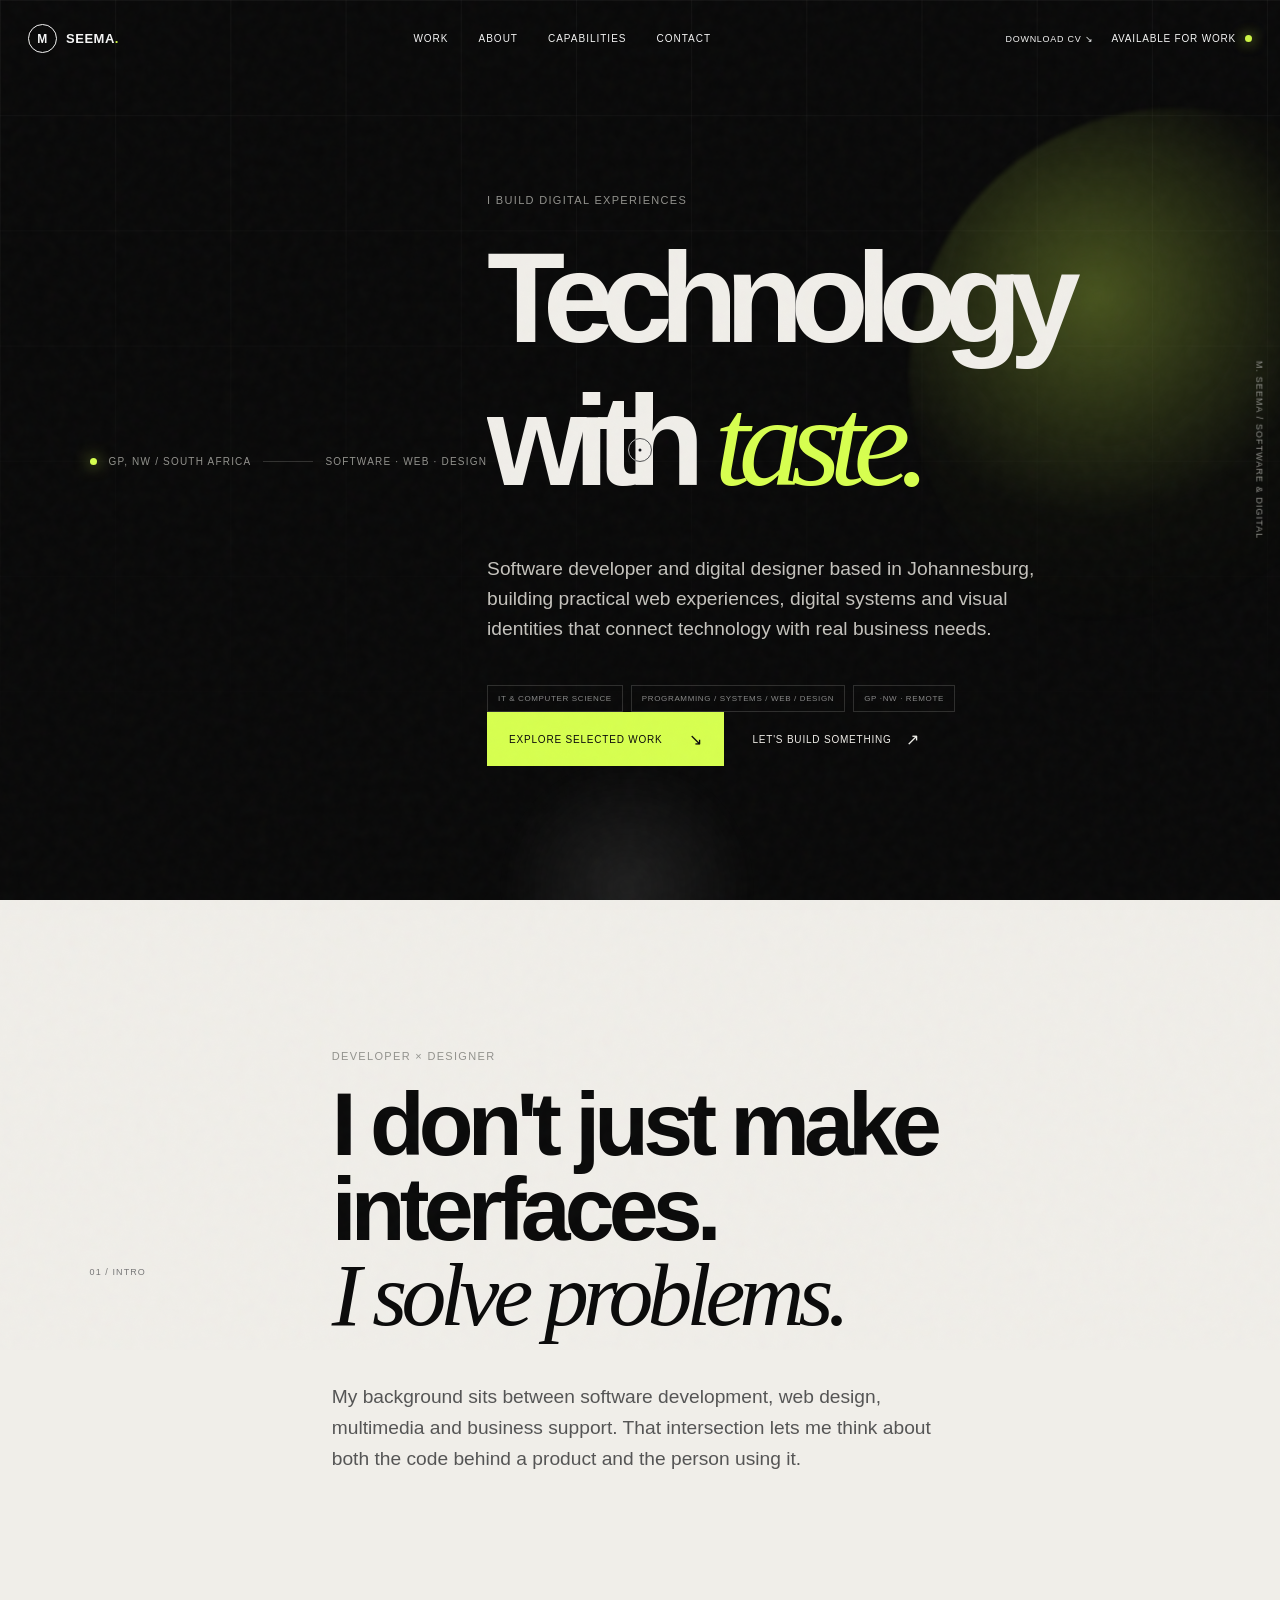
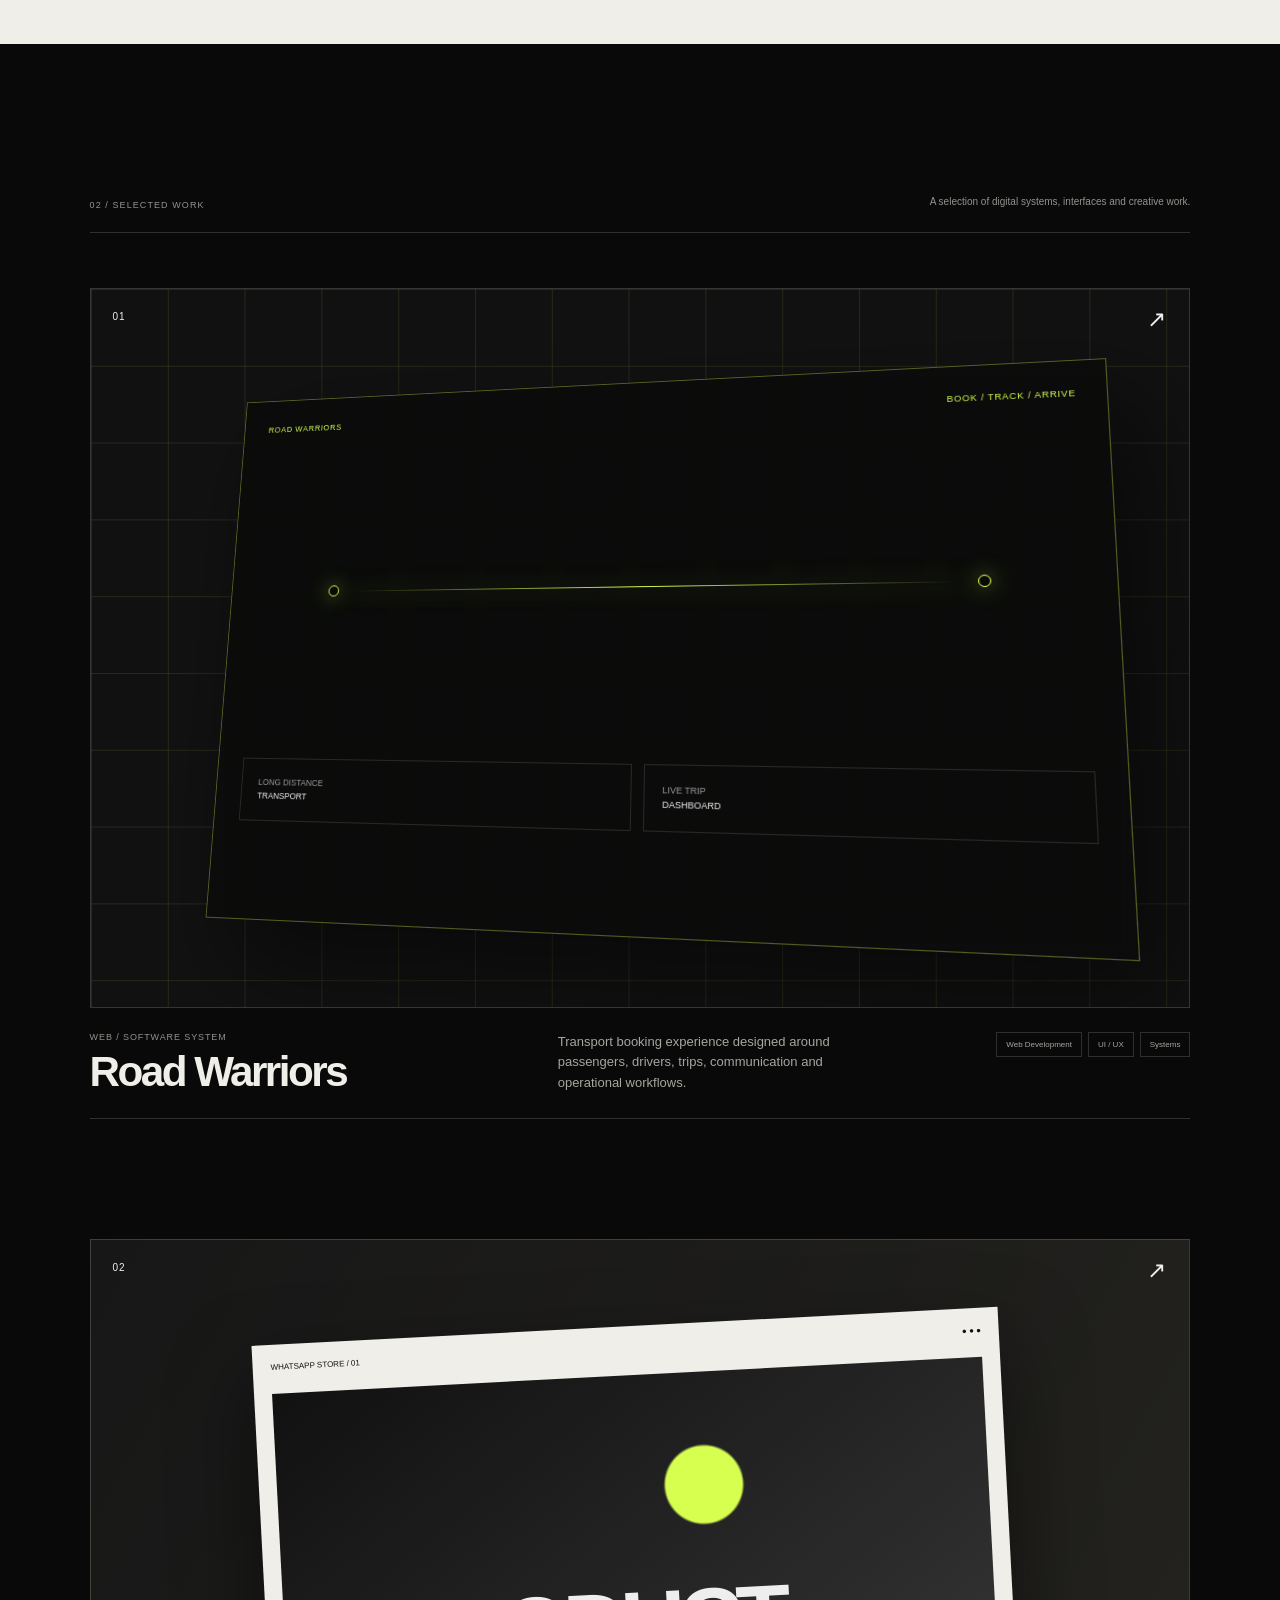
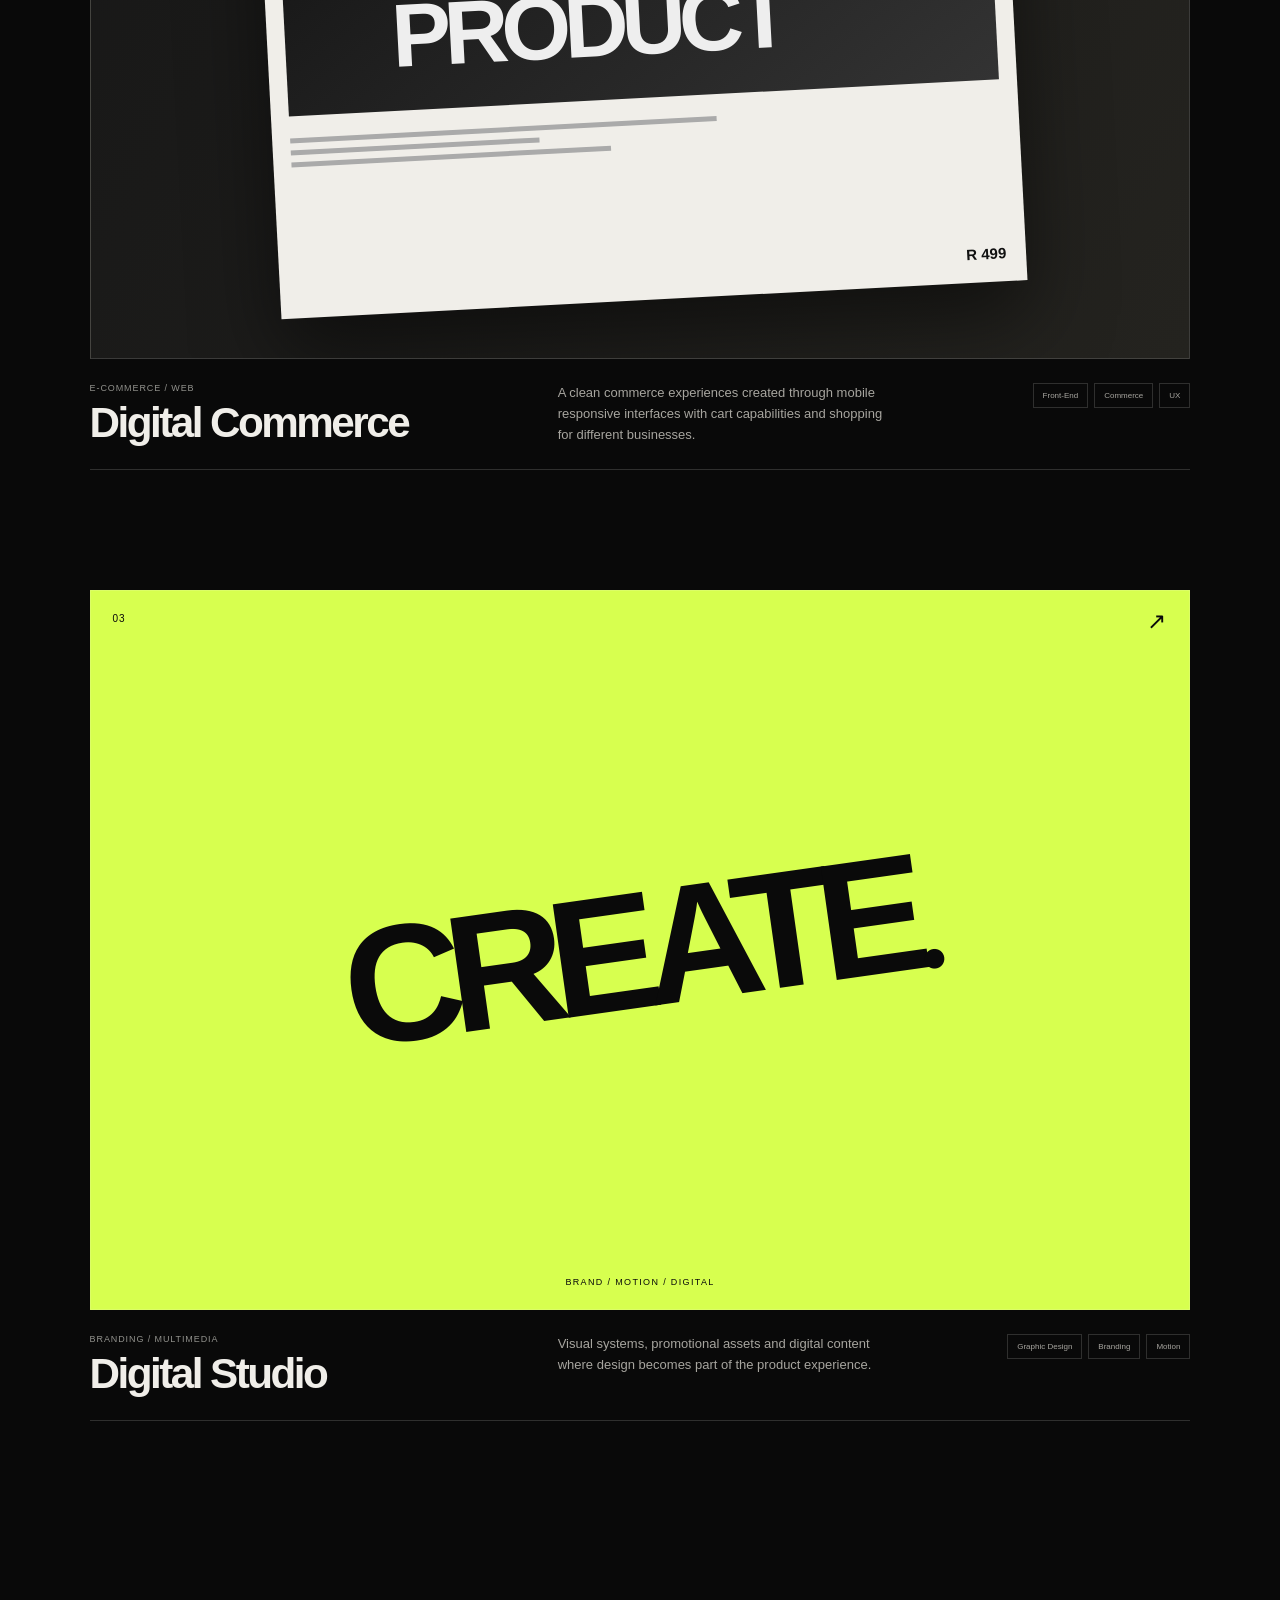
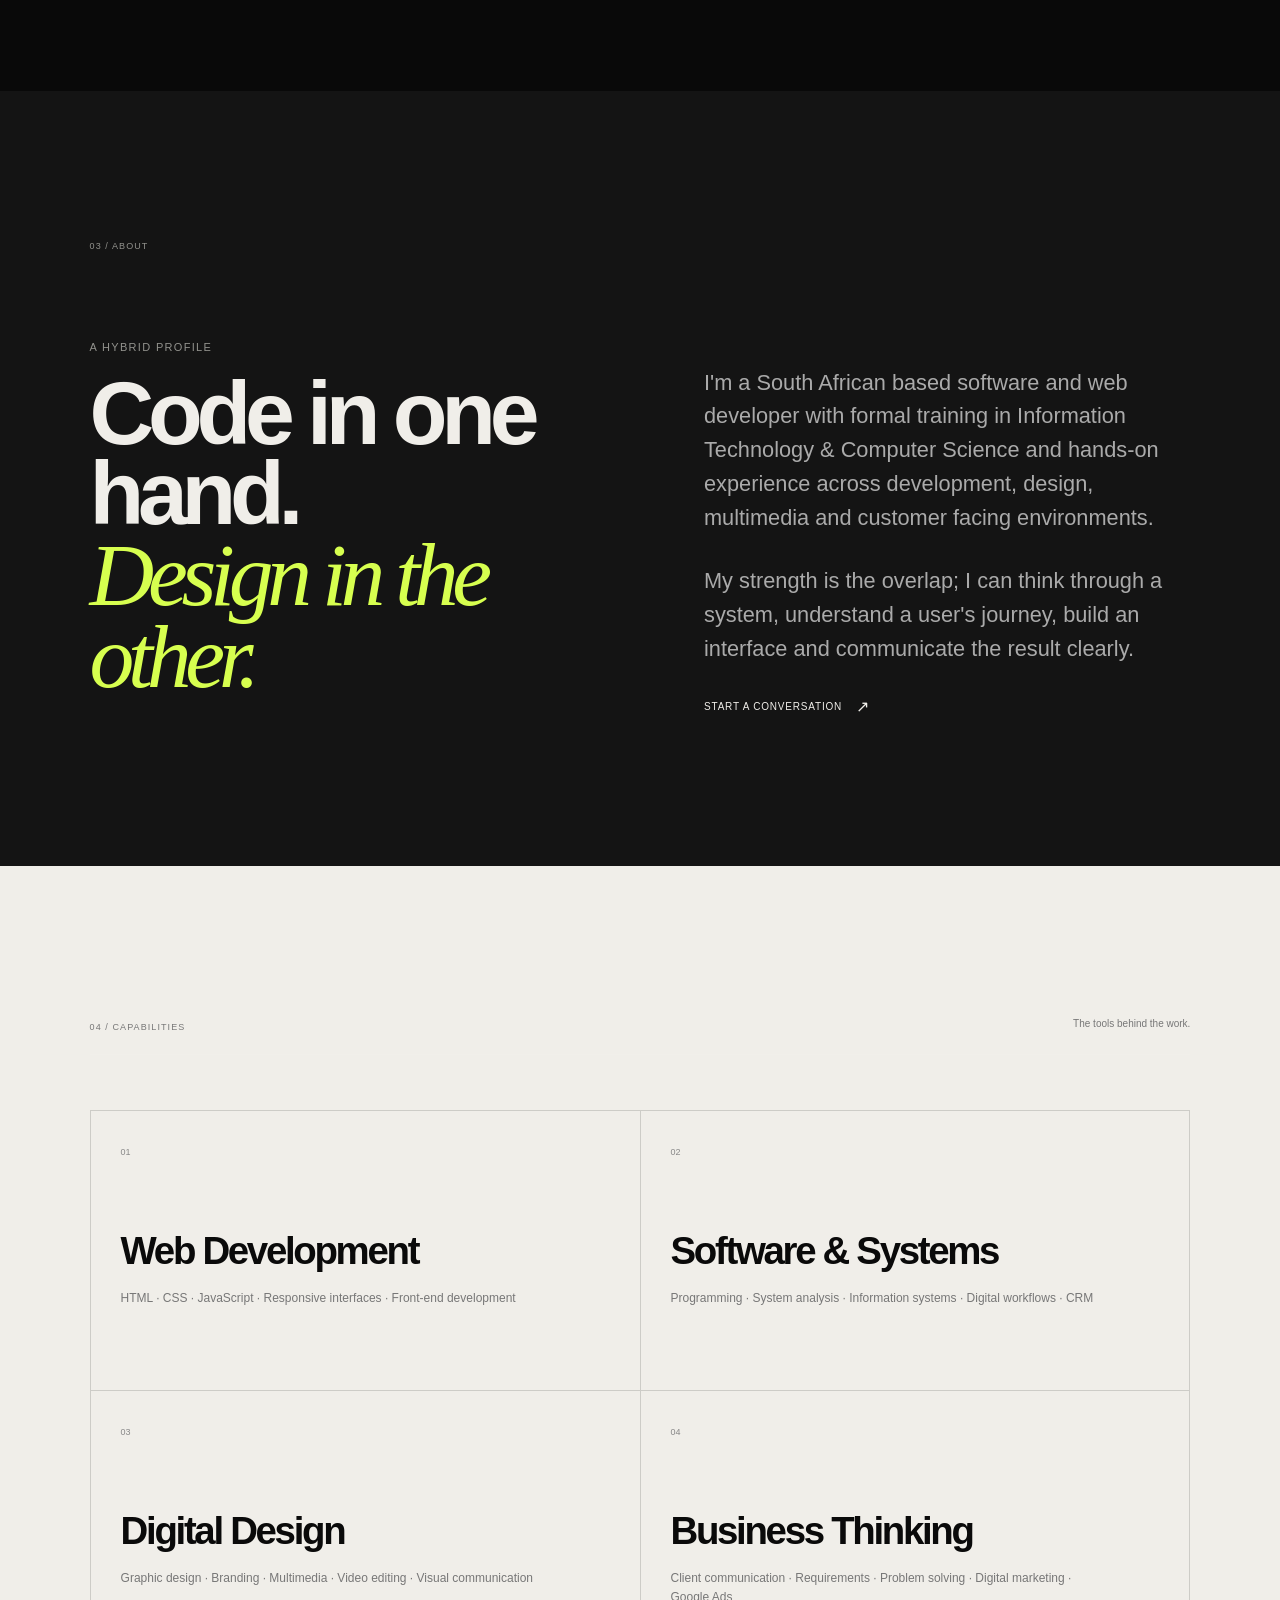
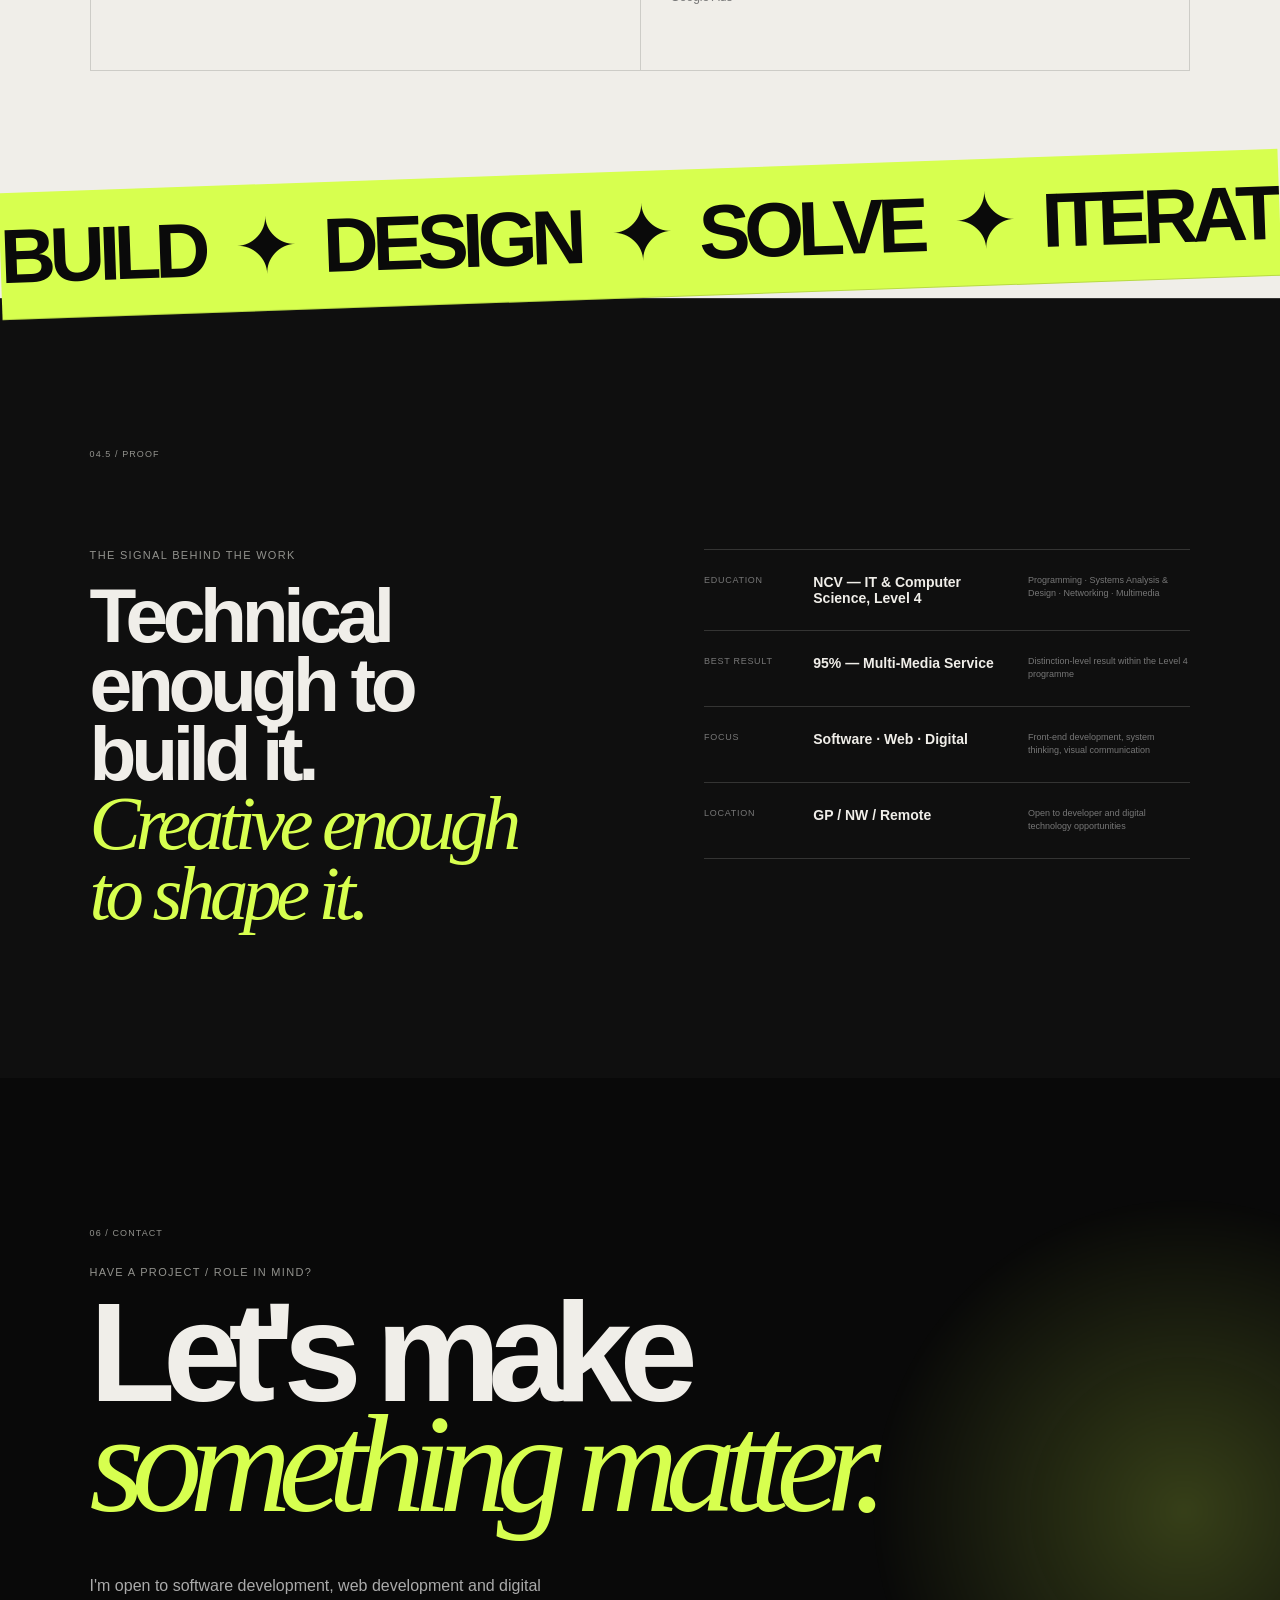
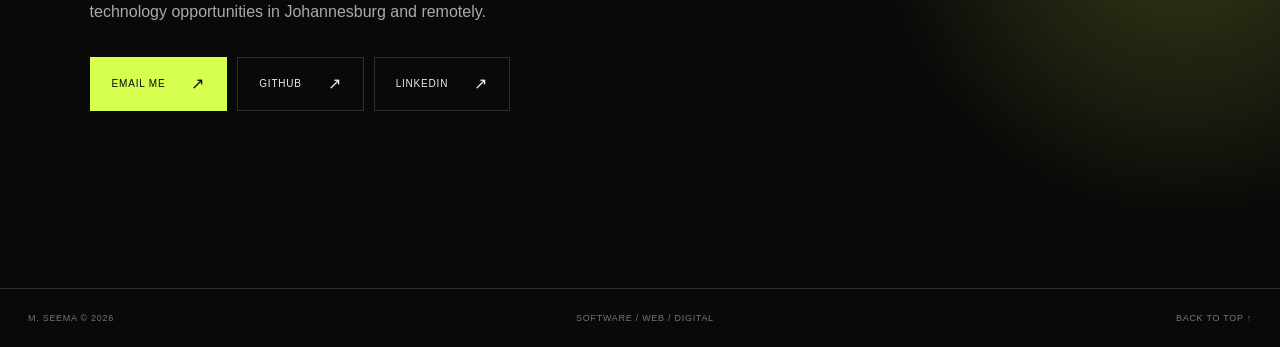
==== commit d22046bb: "Add files via upload" ====
--- a/index.html
+++ b/index.html
@@ -6,7 +6,7 @@
   <meta name="theme-color" content="#0a0a0a">
   <meta name="description" content="M. Seema — Software Developer, Web Developer and Digital Designer based in South Africa.">
   <title>M. Seema — Software Developer / Digital Designer</title>
-  <link rel="icon" href="assets/favicon.svg" type="image/svg+xml">
+  <link rel="icon" href="assets/Pelo.png" type="image/svg+xml">
   <link rel="stylesheet" href="styles.css">
 </head>
 <body>
@@ -31,7 +31,7 @@
     </nav>
 
     <div class="header-tools">
-      <a class="cv-link magnetic" href="assets/M_Seema_CV.pdf" download>Download CV ↘</a>
+      <a class="cv-link magnetic" href="assets/M SEEMA RESUME.pdf" download>Download CV ↘</a>
       <a class="header-cta magnetic" href="#contact"><span>Available for work</span><i></i></a>
     </div>
   </header>
@@ -145,7 +145,7 @@
           </a>
           <div class="project__info">
             <div><p class="project__type">E-COMMERCE / WEB</p><h3>Digital Commerce</h3></div>
-            <p>A clean commerce experience focused on product discovery, customer flow and conversion-ready interfaces through Whatsapp ordering system.</p>
+            <p>A clean commerce experiences created through mobile responsive interfaces with cart capabilities and shopping for different businesses.</p>
             <div class="tags"><span>Front-End</span><span>Commerce</span><span>UX</span></div>
           </div>
         </article>
@@ -164,6 +164,7 @@
           </div>
         </article>
 
+    <!-- 
         <article class="project reveal">
           <a class="project__visual project__visual--dashboard" href="projects/operations-dashboard.html" aria-label="Open operations dashboard case study">
             <div class="dash-window">
@@ -183,6 +184,7 @@
             <div class="tags"><span>Product UI</span><span>Responsive</span><span>Systems</span></div>
           </div>
         </article>
+        -->
       </div>
     </section>
 
@@ -194,8 +196,8 @@
           <h2 class="reveal">Code in one hand.<br><em>Design in the other.</em></h2>
         </div>
         <div class="about__copy">
-          <p class="reveal">I'm a South African-based software and web developer with formal training in Information Technology & Computer Science and hands-on experience across development, design, multimedia and customer-facing environments.</p>
-          <p class="reveal">My strength is the overlap: I can think through a system, understand a user's journey, build an interface and communicate the result clearly.</p>
+          <p class="reveal">I'm a South African based software and web developer with formal training in Information Technology & Computer Science and hands-on experience across development, design, multimedia and customer facing environments.</p>
+          <p class="reveal">My strength is the overlap; I can think through a system, understand a user's journey, build an interface and communicate the result clearly.</p>
           <a class="text-link magnetic reveal" href="#contact">Start a conversation <span>↗</span></a>
         </div>
       </div>
--- a/styles.css
+++ b/styles.css
@@ -601,3 +601,162 @@
  .proof-item{grid-template-columns:1fr}
  .case-meta{flex-direction:column}
 }
+
+.studio-categories{
+    max-width:1200px;
+    margin:80px auto;
+    padding:0 30px;
+}
+
+.studio-category{
+    border-top:1px solid rgba(255,255,255,.15);
+}
+
+.studio-toggle{
+    width:100%;
+    background:none;
+    border:none;
+    color:white;
+    padding:30px 0;
+    display:flex;
+    justify-content:space-between;
+    align-items:center;
+    font-size:2rem;
+    font-weight:600;
+    cursor:pointer;
+}
+
+.studio-content{
+    max-height:0;
+    overflow:hidden;
+    transition:max-height .5s ease;
+}
+
+.studio-project{
+    padding:20px 0 50px;
+}
+
+.studio-project h3{
+    margin-bottom:10px;
+}
+
+.studio-project img{
+    width:100%;
+    max-width:800px;
+    border-radius:12px;
+    margin-top:20px;
+}
+
+
+/* SAFE DIGITAL STUDIO UPGRADE */
+.featured-project{
+max-width:1200px;
+margin:60px auto;
+padding:0 30px;
+}
+.featured-project__inner{
+border:1px solid rgba(255,255,255,.12);
+border-radius:24px;
+padding:40px;
+}
+.featured-project h2{
+font-size:clamp(42px,6vw,90px);
+line-height:.9;
+margin:10px 0;
+}
+
+.studio-toggle{
+font-size:clamp(2rem,4vw,4rem);
+letter-spacing:-0.04em;
+}
+
+.studio-project{
+border:1px solid rgba(255,255,255,.08);
+border-radius:18px;
+padding:24px;
+margin-bottom:30px;
+transition:transform .3s ease;
+}
+
+.studio-project:hover{
+transform:translateY(-6px);
+}
+
+.studio-project img{
+box-shadow:0 20px 40px rgba(0,0,0,.25);
+}
+
+
+/* Phase 3 */
+.category-covers{
+max-width:1200px;
+margin:60px auto;
+padding:0 30px;
+display:grid;
+grid-template-columns:repeat(auto-fit,minmax(260px,1fr));
+gap:20px;
+}
+.cover-card{
+border:1px solid rgba(255,255,255,.12);
+border-radius:24px;
+padding:40px 30px;
+transition:transform .3s ease;
+}
+.cover-card:hover{transform:translateY(-8px);}
+.cover-card h3{font-size:2rem;margin-bottom:10px;}
+
+.studio-toggle span:last-child{
+display:inline-block;
+transition:transform .3s ease;
+}
+.studio-category.active .studio-toggle span:last-child{
+transform:rotate(180deg);
+}
+
+
+/* Phase 4 */
+.selected-work{
+max-width:1400px;
+margin:120px auto;
+padding:0 30px;
+overflow:hidden;
+}
+.selected-work h2{
+font-size:clamp(3rem,6vw,6rem);
+margin-bottom:30px;
+}
+.selected-work-track{
+display:flex;
+gap:24px;
+overflow-x:auto;
+padding-bottom:20px;
+scroll-behavior:smooth;
+}
+.work-item{
+min-width:320px;
+padding:80px 40px;
+border-radius:24px;
+border:1px solid rgba(255,255,255,.12);
+font-size:1.5rem;
+}
+
+.agency-cta{
+max-width:1200px;
+margin:120px auto;
+padding:80px 30px;
+text-align:center;
+border:1px solid rgba(255,255,255,.12);
+border-radius:32px;
+}
+.agency-cta h2{
+font-size:clamp(3rem,6vw,6rem);
+margin-bottom:20px;
+}
+.cta-btn{
+display:inline-block;
+margin-top:20px;
+padding:16px 32px;
+border:1px solid currentColor;
+border-radius:999px;
+text-decoration:none;
+}
